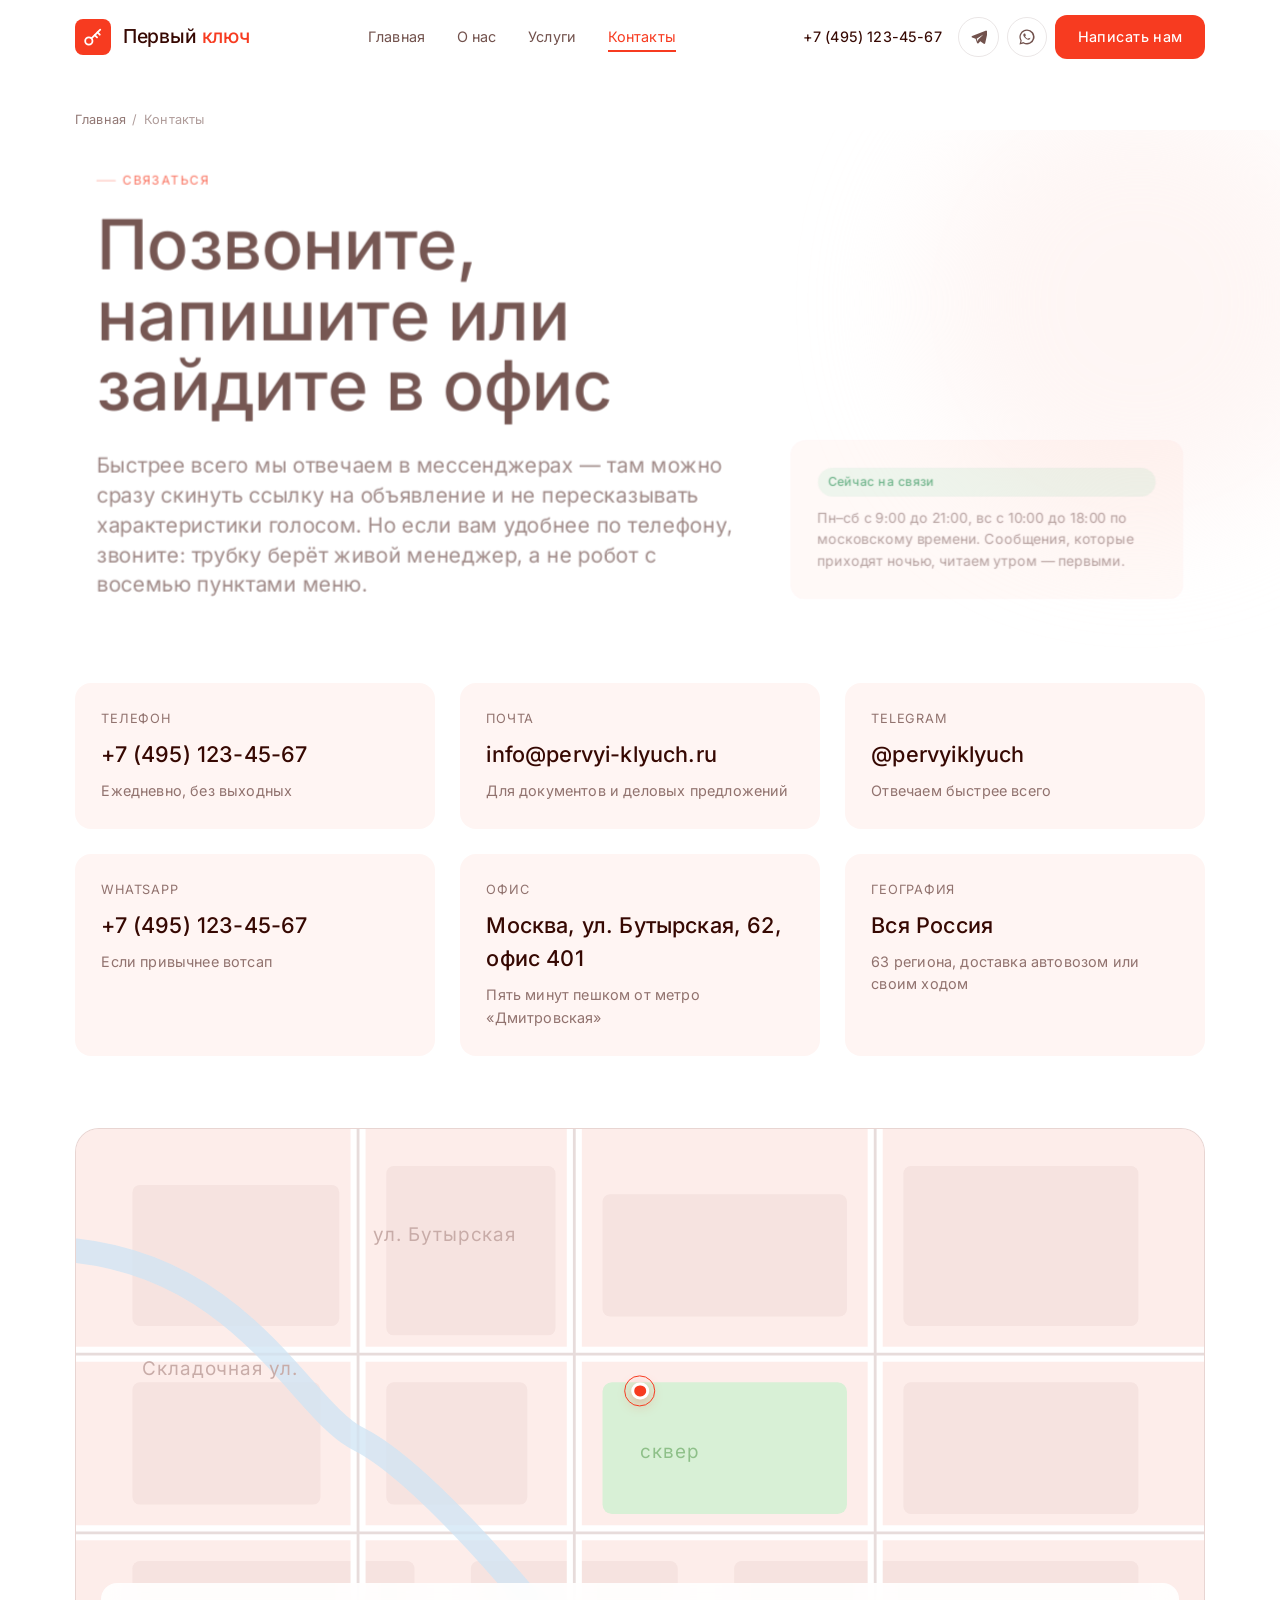
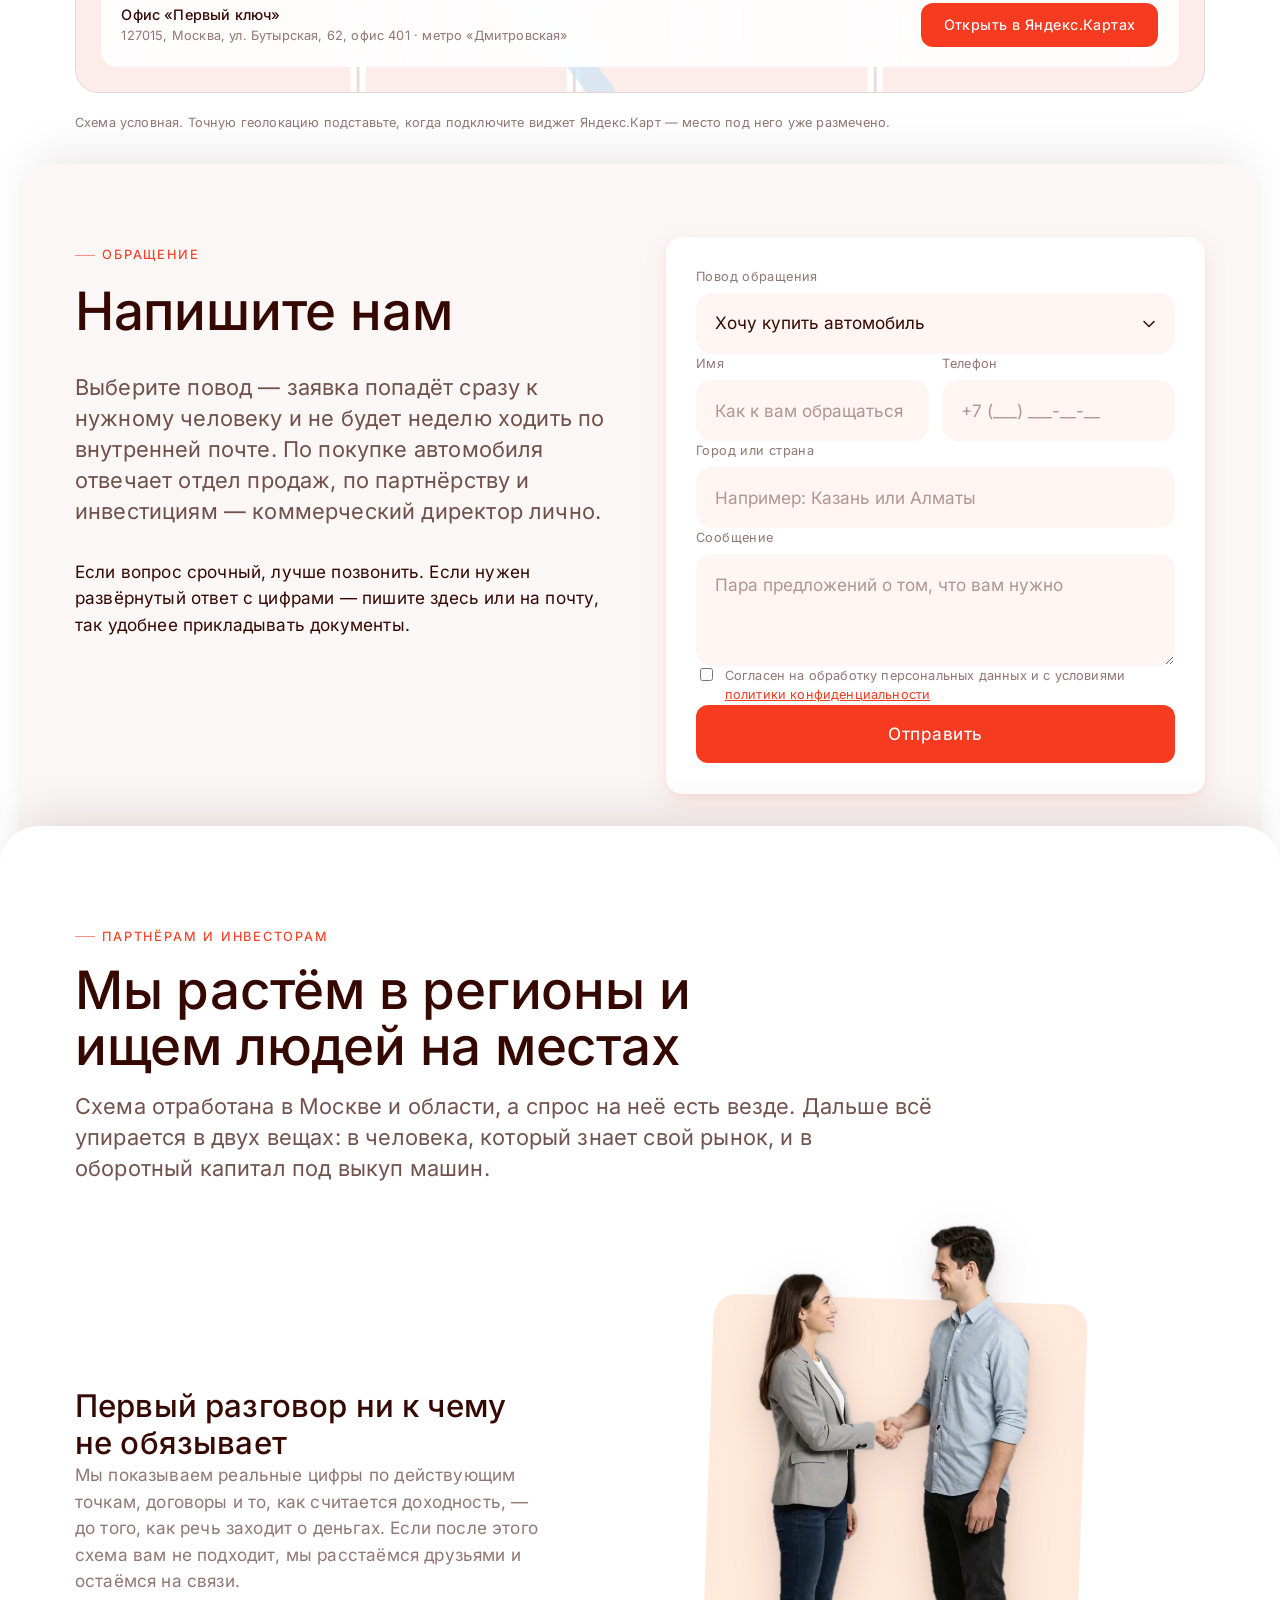
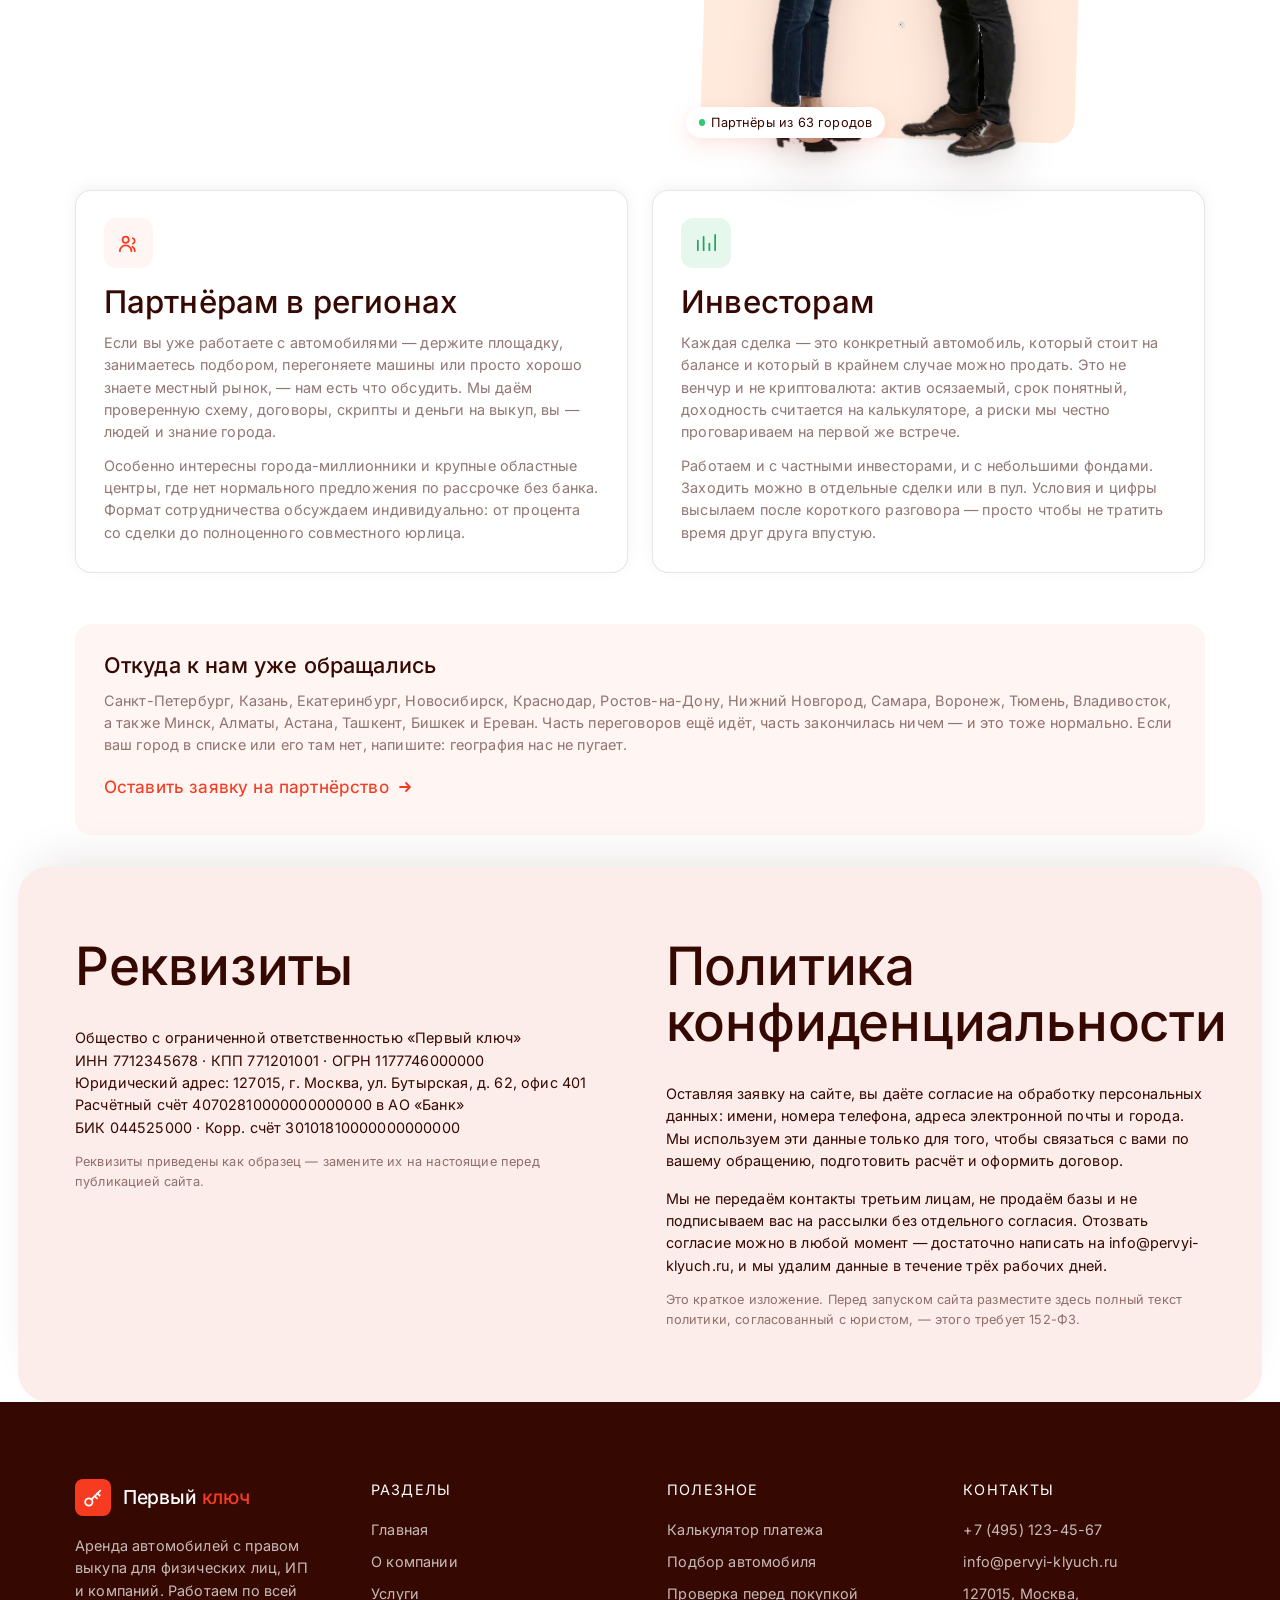
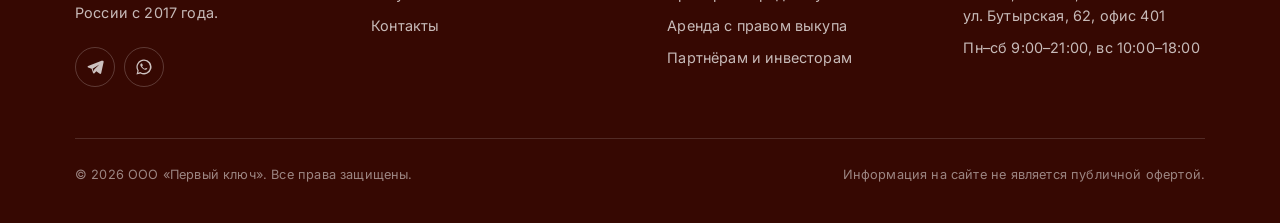
==== kontakty.html @ 029009dc "Статичные вырезки в высоком разрешении, современные машины, наезд блоков при прокрутке, отзывы и фор" ====
<!DOCTYPE html>
<html lang="ru" class="no-js">
<head>
<meta charset="utf-8">
<meta name="viewport" content="width=device-width, initial-scale=1, viewport-fit=cover">
<title>Контакты — Первый ключ, аренда авто с выкупом по России</title>
<meta name="description" content="Телефон, почта, адрес офиса в Москве и режим работы. Форма обращения: покупка авто, партнёрство или инвестиции. Работаем по всей России.">
<meta name="keywords" content="контакты аренда авто с выкупом, стать партнёром автобизнес, инвестиции в автобизнес, офис Москва выкуп автомобилей">
<link rel="canonical" href="https://krokikro.github.io/pervyi-klyuch/kontakty.html">
<meta name="robots" content="index, follow">
<meta name="theme-color" content="#f73b20">

<meta property="og:type" content="website">
<meta property="og:site_name" content="Первый ключ">
<meta property="og:locale" content="ru_RU">
<meta property="og:title" content="Контакты — Первый ключ">
<meta property="og:description" content="Телефон, почта, адрес и форма обращения. Отдельно — предложения для партнёров и инвесторов.">
<meta property="og:url" content="https://krokikro.github.io/pervyi-klyuch/kontakty.html">

<link rel="icon" href="assets/img/favicon.svg" type="image/svg+xml">
<link rel="preload" href="assets/fonts/inter-cyrillic-wght-normal.woff2" as="font" type="font/woff2" crossorigin>
<link rel="stylesheet" href="assets/css/style.css">
</head>
<body>

<a class="skip-link" href="#main">Перейти к содержимому</a>
<div class="progress" aria-hidden="true"></div>

<header class="header">
  <div class="container header__inner">
    <a class="logo" href="index.html" aria-label="Первый ключ — на главную">
      <span class="logo__mark" aria-hidden="true">
        <svg viewBox="0 0 24 24" fill="none" stroke="currentColor" stroke-width="2" stroke-linecap="round" stroke-linejoin="round"><circle cx="7.5" cy="16.5" r="4"/><path d="M10.4 13.6 20 4"/><path d="m17 7 2.5 2.5"/><path d="m14 10 2.5 2.5"/></svg>
      </span>
      <b>Первый <span>ключ</span></b>
    </a>
    <nav class="nav" aria-label="Основное меню">
      <a href="index.html">Главная</a>
      <a href="o-nas.html">О нас</a>
      <a href="uslugi.html">Услуги</a>
      <a href="kontakty.html" aria-current="page">Контакты</a>
    </nav>
    <div class="header__actions">
      <a class="header__phone" href="tel:+74951234567">+7 (495) 123-45-67</a>
      <a class="icon-btn" href="https://t.me/pervyiklyuch" target="_blank" rel="noopener" aria-label="Написать в Telegram">
        <svg viewBox="0 0 24 24" fill="currentColor"><path d="M21.7 3.4 2.9 10.6c-1 .4-1 1.8 0 2.2l4.6 1.5 1.8 5.6c.3.9 1.4 1.1 2 .4l2.5-2.6 4.6 3.4c.7.5 1.7.1 1.9-.7l3.3-15c.2-1-.8-1.9-1.9-1.5ZM8.9 14.4l9-5.6-6.6 6.2c-.2.2-.4.5-.4.8l-.3 2.2-1.7-3.6Z"/></svg>
      </a>
      <a class="icon-btn" href="https://wa.me/74951234567" target="_blank" rel="noopener" aria-label="Написать в WhatsApp">
        <svg viewBox="0 0 24 24" fill="currentColor"><path d="M12 2a10 10 0 0 0-8.7 15L2 22l5.2-1.3A10 10 0 1 0 12 2Zm0 18.2c-1.6 0-3.1-.4-4.4-1.2l-.3-.2-3.1.8.8-3-.2-.3A8.2 8.2 0 1 1 12 20.2Zm4.6-6.1c-.3-.1-1.5-.7-1.7-.8-.2-.1-.4-.1-.6.1-.2.3-.6.8-.8 1-.1.2-.3.2-.5.1-1.5-.7-2.4-1.3-3.4-3-.3-.5.3-.4.8-1.4.1-.2 0-.3 0-.5s-.6-1.4-.8-1.9c-.2-.5-.4-.4-.6-.4h-.5c-.2 0-.5.1-.7.3-.9.9-.9 2.1-.1 3.4.8 1.3 1.9 2.9 4 3.9 2 .9 2.4.8 3 .7.7-.1 1.5-.6 1.7-1.2.2-.6.2-1.1.2-1.2-.1-.1-.3-.2-.5-.3Z"/></svg>
      </a>
      <a class="btn" href="#forma" data-modal data-modal-topic="Хочу купить автомобиль">Написать нам</a>
      <button class="burger" type="button" aria-expanded="false" aria-controls="mobile-nav" aria-label="Меню">
        <span></span><span></span><span></span>
      </button>
    </div>
  </div>
</header>

<div class="mobile-nav" id="mobile-nav">
  <a href="index.html">Главная</a>
  <a href="o-nas.html">О нас</a>
  <a href="uslugi.html">Услуги</a>
  <a href="kontakty.html">Контакты</a>
  <div class="mobile-nav__foot">
    <a class="btn btn--lg btn--block" href="tel:+74951234567">+7 (495) 123-45-67</a>
    <a class="btn btn--lg btn--ghost btn--block" href="https://t.me/pervyiklyuch" target="_blank" rel="noopener">Telegram</a>
    <a class="btn btn--lg btn--ghost btn--block" href="https://wa.me/74951234567" target="_blank" rel="noopener">WhatsApp</a>
  </div>
</div>

<main id="main">

<div class="container">
  <ol class="crumbs">
    <li><a href="index.html">Главная</a></li>
    <li>Контакты</li>
  </ol>
</div>

<!-- ================= ЗАГОЛОВОК ================= -->
<section class="page-hero">
  <span class="blob blob--1" aria-hidden="true"></span>
  <div class="container page-hero__grid">
    <div>
      <span class="eyebrow fade-up">Связаться</span>
      <h1 class="mt-2 fade-up d1">Позвоните, напишите или зайдите в офис</h1>
      <p class="lead mt-3 fade-up d2">
        Быстрее всего мы отвечаем в мессенджерах — там можно сразу скинуть ссылку на объявление и не пересказывать
        характеристики голосом. Но если вам удобнее по телефону, звоните: трубку берёт живой менеджер, а не робот
        с восемью пунктами меню.
      </p>
    </div>
    <div class="fade-up d3">
      <div class="card card--tint">
        <span class="chip chip--mint">Сейчас на связи</span>
        <p class="small muted">Пн–сб с 9:00 до 21:00, вс с 10:00 до 18:00 по московскому времени. Сообщения, которые приходят ночью, читаем утром — первыми.</p>
      </div>
    </div>
  </div>
</section>

<!-- ================= КОНТАКТЫ ================= -->
<section class="section" style="padding-top:0">
  <div class="container">
    <div class="grid grid-3" data-stagger="80">
      <a class="contact-card" href="tel:+74951234567" data-reveal>
        <span class="contact-card__l">Телефон</span>
        <span class="contact-card__v">+7 (495) 123-45-67</span>
        <span class="contact-card__d">Ежедневно, без выходных</span>
      </a>
      <a class="contact-card" href="mailto:info@pervyi-klyuch.ru" data-reveal>
        <span class="contact-card__l">Почта</span>
        <span class="contact-card__v">info@pervyi-klyuch.ru</span>
        <span class="contact-card__d">Для документов и деловых предложений</span>
      </a>
      <a class="contact-card" href="https://t.me/pervyiklyuch" target="_blank" rel="noopener" data-reveal>
        <span class="contact-card__l">Telegram</span>
        <span class="contact-card__v">@pervyiklyuch</span>
        <span class="contact-card__d">Отвечаем быстрее всего</span>
      </a>
      <a class="contact-card" href="https://wa.me/74951234567" target="_blank" rel="noopener" data-reveal>
        <span class="contact-card__l">WhatsApp</span>
        <span class="contact-card__v">+7 (495) 123-45-67</span>
        <span class="contact-card__d">Если привычнее вотсап</span>
      </a>
      <div class="contact-card" data-reveal>
        <span class="contact-card__l">Офис</span>
        <span class="contact-card__v">Москва, ул. Бутырская, 62, офис 401</span>
        <span class="contact-card__d">Пять минут пешком от метро «Дмитровская»</span>
      </div>
      <div class="contact-card" data-reveal>
        <span class="contact-card__l">География</span>
        <span class="contact-card__v">Вся Россия</span>
        <span class="contact-card__d">63 региона, доставка автовозом или своим ходом</span>
      </div>
    </div>
  </div>
</section>

<!-- ================= КАРТА ================= -->
<section class="section" style="padding-top:0">
  <div class="container">
    <div class="map" data-reveal>
      <svg viewBox="0 0 1200 600" preserveAspectRatio="xMidYMid slice" role="img" aria-label="Схема расположения офиса: улица Бутырская, 62, Москва">
        <rect width="1200" height="600" fill="#fdedea"/>
        <g fill="#f6e3e0">
          <rect x="60" y="60" width="220" height="150" rx="8"/>
          <rect x="330" y="40" width="180" height="180" rx="8"/>
          <rect x="560" y="70" width="260" height="130" rx="8"/>
          <rect x="880" y="40" width="250" height="170" rx="8"/>
          <rect x="60" y="270" width="200" height="130" rx="8"/>
          <rect x="330" y="270" width="150" height="130" rx="8"/>
          <rect x="880" y="270" width="250" height="140" rx="8"/>
          <rect x="60" y="460" width="300" height="110" rx="8"/>
          <rect x="420" y="460" width="220" height="110" rx="8"/>
          <rect x="700" y="460" width="430" height="110" rx="8"/>
        </g>
        <g fill="#d8f0d6">
          <rect x="560" y="270" width="260" height="140" rx="10"/>
        </g>
        <g stroke="#ffffff" stroke-width="16" fill="none" stroke-linecap="round">
          <path d="M0 240 H1200"/>
          <path d="M0 430 H1200"/>
          <path d="M300 0 V600"/>
          <path d="M530 0 V600"/>
          <path d="M850 0 V600"/>
        </g>
        <g stroke="#e7dcdb" stroke-width="3" fill="none">
          <path d="M0 240 H1200"/>
          <path d="M0 430 H1200"/>
          <path d="M300 0 V600"/>
          <path d="M530 0 V600"/>
          <path d="M850 0 V600"/>
        </g>
        <path d="M0 130 C 180 150, 240 300, 300 330 S 460 470, 560 600" stroke="#cfe4f5" stroke-width="26" fill="none" stroke-linecap="round" opacity=".75"/>
        <text x="316" y="120" fill="#c8aca8" font-family="Inter var, sans-serif" font-size="20" letter-spacing="1">ул. Бутырская</text>
        <text x="70" y="262" fill="#c8aca8" font-family="Inter var, sans-serif" font-size="20" letter-spacing="1">Складочная ул.</text>
        <text x="600" y="350" fill="#8ec089" font-family="Inter var, sans-serif" font-size="20" letter-spacing="1">сквер</text>
      </svg>
      <div class="map__pin" aria-hidden="true"><span class="map__dot"></span></div>
      <div class="map__label">
        <div>
          <div class="small" style="font-weight:500">Офис «Первый ключ»</div>
          <div class="xs muted">127015, Москва, ул. Бутырская, 62, офис 401 · метро «Дмитровская»</div>
        </div>
        <a class="btn" href="https://yandex.ru/maps/?text=Москва,+улица+Бутырская,+62" target="_blank" rel="noopener">Открыть в Яндекс.Картах</a>
      </div>
    </div>
    <p class="xs muted mt-2">Схема условная. Точную геолокацию подставьте, когда подключите виджет Яндекс.Карт — место под него уже размечено.</p>
  </div>
</section>

<!-- ================= ФОРМА ================= -->
<section class="section section--sand" id="forma">
  <div class="container">
    <div class="grid grid-2" style="gap:clamp(2rem,4vw,4.5rem);align-items:start">
      <div data-reveal="left">
        <span class="eyebrow">Обращение</span>
        <h2 class="mt-2">Напишите нам</h2>
        <p class="lead mt-3">
          Выберите повод — заявка попадёт сразу к нужному человеку и не будет неделю ходить по внутренней почте.
          По покупке автомобиля отвечает отдел продаж, по партнёрству и инвестициям — коммерческий директор лично.
        </p>
        <div class="prose mt-3">
          <p>Если вопрос срочный, лучше позвонить. Если нужен развёрнутый ответ с цифрами — пишите здесь или на почту, так удобнее прикладывать документы.</p>
        </div>
      </div>

      <form class="form" data-form="contact" novalidate style="box-shadow:var(--shadow-lg)">
        <div class="form__body">
          <div class="field">
            <label for="k-topic">Повод обращения</label>
            <select id="k-topic" name="topic">
              <option>Хочу купить автомобиль</option>
              <option>Хочу стать партнёром</option>
              <option>Интересуют инвестиции</option>
              <option>Другой вопрос</option>
            </select>
          </div>
          <div class="form__row">
            <div class="field">
              <label for="k-name">Имя</label>
              <input id="k-name" name="name" type="text" placeholder="Как к вам обращаться" required autocomplete="name">
              <span class="field__err">Напишите, пожалуйста, имя</span>
            </div>
            <div class="field">
              <label for="k-phone">Телефон</label>
              <input id="k-phone" name="phone" type="tel" placeholder="+7 (___) ___-__-__" required autocomplete="tel">
              <span class="field__err">Проверьте номер: нужно 11 цифр</span>
            </div>
          </div>
          <div class="field">
            <label for="k-city">Город или страна</label>
            <input id="k-city" name="city" type="text" placeholder="Например: Казань или Алматы" autocomplete="address-level2">
          </div>
          <div class="field">
            <label for="k-msg">Сообщение</label>
            <textarea id="k-msg" name="message" placeholder="Пара предложений о том, что вам нужно"></textarea>
          </div>
          <label class="consent">
            <input type="checkbox" name="consent" required>
            <span>Согласен на обработку персональных данных и с условиями <a href="#politika">политики конфиденциальности</a></span>
          </label>
          <button class="btn btn--lg btn--block" type="submit">Отправить</button>
        </div>
        <div class="form__done">
          <div class="form__done-mark">
            <svg width="26" height="26" viewBox="0 0 24 24" fill="none" stroke="currentColor" stroke-width="2.2" stroke-linecap="round" stroke-linejoin="round"><path d="m5 13 4.5 4.5L19 7"/></svg>
          </div>
          <h3>Сообщение отправлено</h3>
          <p class="small muted max-60">Мы прочитаем его в рабочее время и ответим на указанный номер. По вопросам партнёрства ответ обычно занимает до одного рабочего дня.</p>
        </div>
      </form>
    </div>
  </div>
</section>

<!-- ================= ПАРТНЁРАМ И ИНВЕСТОРАМ ================= -->
<section class="section section--cover" id="partneram">
  <div class="container">
    <div class="section-head section-head--wide" data-reveal="rise">
      <span class="eyebrow">Партнёрам и инвесторам</span>
      <h2>Мы растём в регионы и ищем людей на местах</h2>
      <p class="lead">Схема отработана в Москве и области, а спрос на неё есть везде. Дальше всё упирается в двух вещах: в человека, который знает свой рынок, и в оборотный капитал под выкуп машин.</p>
    </div>

    <div class="cutrow cutrow--flip mb-4">
      <figure class="cut cut--peach cut--right" data-reveal="tilt-r">
          <img src="assets/img/cut/partnery.webp" width="760" height="978" alt="Рукопожатие после подписания партнёрского соглашения" loading="lazy" decoding="async">
          <figcaption class="cut__tag">Партнёры из 63 городов</figcaption>
        </figure>
      <div data-reveal="left">
        <h3 style="font-size:var(--fs-h3)">Первый разговор ни к чему не обязывает</h3>
        <p class="muted">Мы показываем реальные цифры по действующим точкам, договоры и то, как считается доходность, — до того, как речь заходит о деньгах. Если после этого схема вам не подходит, мы расстаёмся друзьями и остаёмся на связи.</p>
      </div>
    </div>

    <div class="grid grid-2" data-stagger="120">
      <article class="card" data-reveal="tilt">
        <span class="card__icon" aria-hidden="true"><svg viewBox="0 0 24 24" fill="none" stroke="currentColor" stroke-width="1.8" stroke-linecap="round" stroke-linejoin="round"><circle cx="9" cy="8" r="3.2"/><path d="M3 20a6 6 0 0 1 12 0"/><path d="M16.5 6.5a3 3 0 0 1 0 5.6"/><path d="M18.5 20a5.5 5.5 0 0 0-2.6-4.7"/></svg></span>
        <h3>Партнёрам в регионах</h3>
        <p class="muted small">Если вы уже работаете с автомобилями — держите площадку, занимаетесь подбором, перегоняете машины или просто хорошо знаете местный рынок, — нам есть что обсудить. Мы даём проверенную схему, договоры, скрипты и деньги на выкуп, вы — людей и знание города.</p>
        <p class="muted small">Особенно интересны города-миллионники и крупные областные центры, где нет нормального предложения по рассрочке без банка. Формат сотрудничества обсуждаем индивидуально: от процента со сделки до полноценного совместного юрлица.</p>
      </article>

      <article class="card" data-reveal="tilt">
        <span class="card__icon card__icon--green" aria-hidden="true"><svg viewBox="0 0 24 24" fill="none" stroke="currentColor" stroke-width="1.8" stroke-linecap="round" stroke-linejoin="round"><path d="M4 19V9"/><path d="M10 19V5"/><path d="M16 19v-7"/><path d="M22 19V3"/></svg></span>
        <h3>Инвесторам</h3>
        <p class="muted small">Каждая сделка — это конкретный автомобиль, который стоит на балансе и который в крайнем случае можно продать. Это не венчур и не криптовалюта: актив осязаемый, срок понятный, доходность считается на калькуляторе, а риски мы честно проговариваем на первой же встрече.</p>
        <p class="muted small">Работаем и с частными инвесторами, и с небольшими фондами. Заходить можно в отдельные сделки или в пул. Условия и цифры высылаем после короткого разговора — просто чтобы не тратить время друг друга впустую.</p>
      </article>
    </div>

    <div class="card card--tint card--flat mt-4" data-reveal>
      <h3 style="font-size:var(--fs-h4)">Откуда к нам уже обращались</h3>
      <p class="muted small">Санкт-Петербург, Казань, Екатеринбург, Новосибирск, Краснодар, Ростов-на-Дону, Нижний Новгород, Самара, Воронеж, Тюмень, Владивосток, а также Минск, Алматы, Астана, Ташкент, Бишкек и Ереван. Часть переговоров ещё идёт, часть закончилась ничем — и это тоже нормально. Если ваш город в списке или его там нет, напишите: география нас не пугает.</p>
      <a class="link-arrow" href="#forma" data-modal data-modal-topic="Партнёрство или инвестиции" data-modal-title="Партнёрство и инвестиции" data-modal-text="Расскажите коротко о себе и городе — вышлем условия и цифры после короткого разговора.">Оставить заявку на партнёрство
        <svg width="16" height="16" viewBox="0 0 16 16" fill="none" stroke="currentColor" stroke-width="1.8" stroke-linecap="round" stroke-linejoin="round"><path d="M3 8h10m-4-4 4 4-4 4"/></svg>
      </a>
    </div>
  </div>
</section>

<!-- ================= РЕКВИЗИТЫ И ПОЛИТИКА ================= -->
<section class="section section--tint" id="politika">
  <div class="container">
    <div class="grid grid-2" style="gap:clamp(2rem,4vw,4.5rem);align-items:start">
      <div data-reveal="left">
        <h2>Реквизиты</h2>
        <div class="prose mt-3">
          <p class="small">Общество с ограниченной ответственностью «Первый ключ»<br>
          ИНН 7712345678 · КПП 771201001 · ОГРН 1177746000000<br>
          Юридический адрес: 127015, г. Москва, ул. Бутырская, д. 62, офис 401<br>
          Расчётный счёт 40702810000000000000 в АО «Банк»<br>
          БИК 044525000 · Корр. счёт 30101810000000000000</p>
          <p class="xs muted">Реквизиты приведены как образец — замените их на настоящие перед публикацией сайта.</p>
        </div>
      </div>
      <div data-reveal="right">
        <h2>Политика конфиденциальности</h2>
        <div class="prose mt-3">
          <p class="small">Оставляя заявку на сайте, вы даёте согласие на обработку персональных данных: имени, номера телефона, адреса электронной почты и города. Мы используем эти данные только для того, чтобы связаться с вами по вашему обращению, подготовить расчёт и оформить договор.</p>
          <p class="small">Мы не передаём контакты третьим лицам, не продаём базы и не подписываем вас на рассылки без отдельного согласия. Отозвать согласие можно в любой момент — достаточно написать на info@pervyi-klyuch.ru, и мы удалим данные в течение трёх рабочих дней.</p>
          <p class="xs muted">Это краткое изложение. Перед запуском сайта разместите здесь полный текст политики, согласованный с юристом, — этого требует 152-ФЗ.</p>
        </div>
      </div>
    </div>
  </div>
</section>

</main>

<footer class="footer">
  <div class="container">
    <div class="footer__grid">
      <div class="footer__brand">
        <a class="logo" href="index.html">
          <span class="logo__mark" aria-hidden="true">
            <svg viewBox="0 0 24 24" fill="none" stroke="currentColor" stroke-width="2" stroke-linecap="round" stroke-linejoin="round"><circle cx="7.5" cy="16.5" r="4"/><path d="M10.4 13.6 20 4"/><path d="m17 7 2.5 2.5"/><path d="m14 10 2.5 2.5"/></svg>
          </span>
          <b>Первый <span>ключ</span></b>
        </a>
        <p class="small" style="margin-top:1.2rem;max-width:34ch">Аренда автомобилей с правом выкупа для физических лиц, ИП и компаний. Работаем по всей России с 2017 года.</p>
        <div class="footer__socials">
          <a class="icon-btn" href="https://t.me/pervyiklyuch" target="_blank" rel="noopener" aria-label="Telegram">
            <svg viewBox="0 0 24 24" fill="currentColor"><path d="M21.7 3.4 2.9 10.6c-1 .4-1 1.8 0 2.2l4.6 1.5 1.8 5.6c.3.9 1.4 1.1 2 .4l2.5-2.6 4.6 3.4c.7.5 1.7.1 1.9-.7l3.3-15c.2-1-.8-1.9-1.9-1.5ZM8.9 14.4l9-5.6-6.6 6.2c-.2.2-.4.5-.4.8l-.3 2.2-1.7-3.6Z"/></svg>
          </a>
          <a class="icon-btn" href="https://wa.me/74951234567" target="_blank" rel="noopener" aria-label="WhatsApp">
            <svg viewBox="0 0 24 24" fill="currentColor"><path d="M12 2a10 10 0 0 0-8.7 15L2 22l5.2-1.3A10 10 0 1 0 12 2Zm0 18.2c-1.6 0-3.1-.4-4.4-1.2l-.3-.2-3.1.8.8-3-.2-.3A8.2 8.2 0 1 1 12 20.2Zm4.6-6.1c-.3-.1-1.5-.7-1.7-.8-.2-.1-.4-.1-.6.1-.2.3-.6.8-.8 1-.1.2-.3.2-.5.1-1.5-.7-2.4-1.3-3.4-3-.3-.5.3-.4.8-1.4.1-.2 0-.3 0-.5s-.6-1.4-.8-1.9c-.2-.5-.4-.4-.6-.4h-.5c-.2 0-.5.1-.7.3-.9.9-.9 2.1-.1 3.4.8 1.3 1.9 2.9 4 3.9 2 .9 2.4.8 3 .7.7-.1 1.5-.6 1.7-1.2.2-.6.2-1.1.2-1.2-.1-.1-.3-.2-.5-.3Z"/></svg>
          </a>
        </div>
      </div>

      <nav aria-label="Карта сайта">
        <div class="footer__t">Разделы</div>
        <ul class="footer__list">
          <li><a href="index.html">Главная</a></li>
          <li><a href="o-nas.html">О компании</a></li>
          <li><a href="uslugi.html">Услуги</a></li>
          <li><a href="kontakty.html">Контакты</a></li>
        </ul>
      </nav>

      <nav aria-label="Быстрые ссылки">
        <div class="footer__t">Полезное</div>
        <ul class="footer__list">
          <li><a href="index.html#kalkulyator">Калькулятор платежа</a></li>
          <li><a href="uslugi.html#podbor">Подбор автомобиля</a></li>
          <li><a href="uslugi.html#proverka">Проверка перед покупкой</a></li>
          <li><a href="uslugi.html#arenda">Аренда с правом выкупа</a></li>
          <li><a href="kontakty.html#partneram">Партнёрам и инвесторам</a></li>
        </ul>
      </nav>

      <div>
        <div class="footer__t">Контакты</div>
        <ul class="footer__list">
          <li><a href="tel:+74951234567">+7 (495) 123-45-67</a></li>
          <li><a href="mailto:info@pervyi-klyuch.ru">info@pervyi-klyuch.ru</a></li>
          <li>127015, Москва,<br>ул. Бутырская, 62, офис 401</li>
          <li>Пн–сб 9:00–21:00, вс 10:00–18:00</li>
        </ul>
      </div>
    </div>

    <div class="footer__bottom">
      <span>© <span data-year>2026</span> ООО «Первый ключ». Все права защищены.</span>
      <span>Информация на сайте не является публичной офертой.</span>
    </div>
  </div>
</footer>

<div class="fab">
  <a class="is-tg" href="https://t.me/pervyiklyuch" target="_blank" rel="noopener" aria-label="Telegram">
    <svg viewBox="0 0 24 24" fill="currentColor"><path d="M21.7 3.4 2.9 10.6c-1 .4-1 1.8 0 2.2l4.6 1.5 1.8 5.6c.3.9 1.4 1.1 2 .4l2.5-2.6 4.6 3.4c.7.5 1.7.1 1.9-.7l3.3-15c.2-1-.8-1.9-1.9-1.5ZM8.9 14.4l9-5.6-6.6 6.2c-.2.2-.4.5-.4.8l-.3 2.2-1.7-3.6Z"/></svg>
  </a>
  <a href="tel:+74951234567" aria-label="Позвонить">
    <svg viewBox="0 0 24 24" fill="none" stroke="currentColor" stroke-width="2" stroke-linecap="round" stroke-linejoin="round"><path d="M22 16.9v3a2 2 0 0 1-2.2 2 19.8 19.8 0 0 1-8.6-3.1 19.5 19.5 0 0 1-6-6A19.8 19.8 0 0 1 2.1 4.2 2 2 0 0 1 4.1 2h3a2 2 0 0 1 2 1.7c.1 1 .4 1.9.7 2.8a2 2 0 0 1-.5 2.1L8.1 9.9a16 16 0 0 0 6 6l1.3-1.3a2 2 0 0 1 2.1-.4c.9.3 1.8.6 2.8.7a2 2 0 0 1 1.7 2Z"/></svg>
  </a>
</div>


<div class="modal" id="lead-modal" role="dialog" aria-modal="true" aria-labelledby="lead-modal-title" aria-hidden="true">
  <button class="modal__backdrop" type="button" data-modal-close aria-label="Закрыть окно"></button>
  <div class="modal__win">
    <button class="modal__close" type="button" data-modal-close aria-label="Закрыть окно">
      <svg viewBox="0 0 16 16" fill="none" stroke="currentColor" stroke-width="1.9" stroke-linecap="round"><path d="m4 4 8 8M12 4l-8 8"/></svg>
    </button>
    <form class="form" data-form="lead-modal" novalidate>
      <div class="form__body">
        <div class="modal__head">
          <span class="eyebrow">Заявка</span>
          <h2 id="lead-modal-title" data-modal-title style="font-size:var(--fs-h3)">Оставьте заявку</h2>
          <p class="small muted" data-modal-text>Перезвоним в течение рабочего часа, посчитаем условия и ответим на вопросы. Ни к чему не обязывает.</p>
        </div>
        <div class="field">
          <label for="md-topic">С чем обращаетесь</label>
          <select id="md-topic" name="topic">
            <option>Хочу купить автомобиль</option>
            <option>Нужна коммерческая техника или спецтехника</option>
            <option>Нужен подбор автомобиля</option>
            <option>Нужна проверка автомобиля</option>
            <option>Вопрос по расчёту платежа</option>
            <option>Партнёрство или инвестиции</option>
          </select>
        </div>
        <div class="form__row">
          <div class="field">
            <label for="md-name">Имя</label>
            <input id="md-name" name="name" type="text" placeholder="Иван" required autocomplete="name">
            <span class="field__err">Напишите, пожалуйста, имя</span>
          </div>
          <div class="field">
            <label for="md-phone">Телефон</label>
            <input id="md-phone" name="phone" type="tel" placeholder="+7 (___) ___-__-__" required autocomplete="tel">
            <span class="field__err">Проверьте номер: нужно 11 цифр</span>
          </div>
        </div>
        <div class="field">
          <label for="md-car">Какая машина нужна</label>
          <textarea id="md-car" name="car" placeholder="Модель и бюджет или ссылка на объявление"></textarea>
        </div>
        <input type="hidden" name="calc" data-calc-summary value="">
        <label class="consent">
          <input type="checkbox" name="consent" required>
          <span>Согласен на обработку персональных данных</span>
        </label>
        <button class="btn btn--lg btn--block" type="submit">Отправить заявку</button>
        <p class="xs muted">Не звоним по десять раз и не передаём номер третьим лицам.</p>
      </div>
      <div class="form__done">
        <div class="form__done-mark">
          <svg width="26" height="26" viewBox="0 0 24 24" fill="none" stroke="currentColor" stroke-width="2.2" stroke-linecap="round" stroke-linejoin="round"><path d="m5 13 4.5 4.5L19 7"/></svg>
        </div>
        <h3>Заявка ушла</h3>
        <p class="small muted max-60">Менеджер посмотрит её и перезвонит в течение рабочего часа. Если нужно срочно — напишите нам в Telegram, там отвечаем быстрее.</p>
        <button class="btn btn--ghost" type="button" data-modal-close>Закрыть</button>
      </div>
    </form>
  </div>
</div>

<script src="assets/js/main.js" defer></script>

<script type="application/ld+json">
{
  "@context": "https://schema.org",
  "@graph": [
    {
      "@type": "ContactPage",
      "@id": "https://krokikro.github.io/pervyi-klyuch/kontakty.html#page",
      "url": "https://krokikro.github.io/pervyi-klyuch/kontakty.html",
      "name": "Контакты — Первый ключ",
      "inLanguage": "ru-RU",
      "about": { "@id": "https://krokikro.github.io/pervyi-klyuch/#org" }
    },
    {
      "@type": "BreadcrumbList",
      "itemListElement": [
        { "@type": "ListItem", "position": 1, "name": "Главная", "item": "https://krokikro.github.io/pervyi-klyuch/" },
        { "@type": "ListItem", "position": 2, "name": "Контакты", "item": "https://krokikro.github.io/pervyi-klyuch/kontakty.html" }
      ]
    },
    {
      "@type": "Organization",
      "@id": "https://krokikro.github.io/pervyi-klyuch/#org",
      "name": "Первый ключ",
      "url": "https://krokikro.github.io/pervyi-klyuch/",
      "email": "info@pervyi-klyuch.ru",
      "telephone": "+7-495-123-45-67",
      "address": {
        "@type": "PostalAddress",
        "streetAddress": "ул. Бутырская, 62, офис 401",
        "addressLocality": "Москва",
        "postalCode": "127015",
        "addressCountry": "RU"
      },
      "contactPoint": [
        { "@type": "ContactPoint", "telephone": "+7-495-123-45-67", "contactType": "sales", "areaServed": "RU", "availableLanguage": "Russian" },
        { "@type": "ContactPoint", "email": "info@pervyi-klyuch.ru", "contactType": "customer support", "areaServed": "RU", "availableLanguage": "Russian" }
      ]
    }
  ]
}
</script>

</body>
</html>
---- assets/css/style.css ----
/* ==========================================================================
   Первый ключ — аренда автомобилей с правом выкупа
   Стиль основан на референсе «Jeton — Editorial fintech on warm marble»
   ========================================================================== */

/* ---------- Шрифт (self-hosted, работает без интернета) ---------- */
@font-face {
  font-family: 'Inter var';
  font-style: normal;
  font-weight: 100 900;
  font-display: swap;
  src: url('../fonts/inter-cyrillic-wght-normal.woff2') format('woff2-variations');
  unicode-range: U+0301, U+0400-045F, U+0490-0491, U+04B0-04B1, U+2116;
}
@font-face {
  font-family: 'Inter var';
  font-style: normal;
  font-weight: 100 900;
  font-display: swap;
  src: url('../fonts/inter-latin-wght-normal.woff2') format('woff2-variations');
  unicode-range: U+0000-00FF, U+0131, U+0152-0153, U+02BB-02BC, U+02C6, U+02DA,
    U+02DC, U+0304, U+0308, U+0329, U+2000-206F, U+20AC, U+2122, U+2191, U+2193,
    U+2212, U+2215, U+FEFF, U+FFFD;
}

/* ---------- Токены ---------- */
:root {
  color-scheme: light;

  --c-orange: #f73b20;
  --c-orange-tint: #f84d35;
  --c-ink: #360802;
  --c-ink-70: rgba(54, 8, 2, 0.7);
  --c-ink-55: rgba(54, 8, 2, 0.55);
  --c-ink-40: rgba(54, 8, 2, 0.4);
  --c-white: #ffffff;
  --c-black: #000000;
  --c-ash: #ababab;
  --c-sand: #e7dcdb;
  --c-linen: #fdedea;
  --c-citrus: #f5ffbb;
  --c-mint: #bcffbb;
  --c-coral: #fb2d54;
  --c-blue: #477ee9;
  --c-green: #34c771;

  --surface-tint: rgba(247, 59, 32, 0.05);
  --surface-tint-2: rgba(247, 59, 32, 0.09);
  --border-soft: rgba(54, 8, 2, 0.1);
  --border-brand: rgba(247, 59, 32, 0.18);

  --shadow-md: rgba(0, 0, 0, 0.05) 0 -4px 16px 0;
  --shadow-lg: rgba(247, 59, 32, 0.1) 0 8px 24px 0, rgba(247, 59, 32, 0.05) 0 2px 8px 0;
  --shadow-hover: rgba(247, 59, 32, 0.16) 0 18px 40px -12px, rgba(54, 8, 2, 0.06) 0 4px 12px -4px;

  --r-sm: 8px;
  --r-btn: 12px;
  --r-card: 16px;
  --r-lg: 24px;
  --r-nav: 84px;
  --r-pill: 9999px;

  --font: 'Inter var', 'Inter', ui-sans-serif, system-ui, -apple-system,
    'Segoe UI', Roboto, 'Helvetica Neue', Arial, sans-serif;

  /* Плавная типографика: читаемо на 4" и не теряется на 32" */
  --fs-display: clamp(2.3rem, 1.05rem + 4.95vw, 5.5rem);
  --fs-h1: clamp(2rem, 1.05rem + 4.3vw, 4.6rem);
  --fs-h2: clamp(1.7rem, 1.05rem + 2.9vw, 3.3rem);
  --fs-h3: clamp(1.24rem, 0.98rem + 1.25vw, 1.95rem);
  --fs-h4: clamp(1.06rem, 0.96rem + 0.5vw, 1.35rem);
  --fs-lead: clamp(1.04rem, 0.96rem + 0.5vw, 1.42rem);
  --fs-body: clamp(0.97rem, 0.94rem + 0.16vw, 1.08rem);
  --fs-sm: clamp(0.84rem, 0.82rem + 0.1vw, 0.92rem);
  --fs-xs: clamp(0.76rem, 0.75rem + 0.06vw, 0.82rem);
  --fs-num: clamp(2rem, 1.2rem + 3vw, 3.6rem);

  --gutter: clamp(1.15rem, 0.5rem + 2.1vw, 2.9rem);
  --sec-pad: clamp(2.8rem, 1.7rem + 3.55vw, 5.4rem);
  --gap: clamp(0.95rem, 0.62rem + 1.15vw, 1.7rem);
  --container: 1200px;

  --ease: cubic-bezier(0.22, 0.75, 0.28, 1);
  --ease-out: cubic-bezier(0.16, 1, 0.3, 1);
}

@media (min-width: 1900px) {
  :root {
    --container: 1440px;
    --fs-display: clamp(6.6rem, 3.4vw, 8.2rem);
    --fs-h1: clamp(4.6rem, 2.5vw, 5.8rem);
    --fs-h2: clamp(3.3rem, 1.9vw, 4.2rem);
    --fs-h3: clamp(1.95rem, 1.15vw, 2.5rem);
    --fs-lead: clamp(1.42rem, 0.85vw, 1.8rem);
    --fs-body: clamp(1.08rem, 0.62vw, 1.28rem);
    --fs-sm: clamp(0.92rem, 0.5vw, 1.05rem);
    --fs-num: clamp(3.6rem, 2.2vw, 4.8rem);
  }
}
@media (min-width: 2600px) {
  :root {
    --container: 1800px;
    --sec-pad: 6.4rem;
  }
}

/* ---------- Сброс ---------- */
*,
*::before,
*::after { box-sizing: border-box; }

html {
  -webkit-text-size-adjust: 100%;
  scroll-behavior: smooth;
  scroll-padding-top: 6rem;
}

body {
  margin: 0;
  background: var(--c-white);
  color: var(--c-ink);
  font-family: var(--font);
  font-size: var(--fs-body);
  font-weight: 400;
  line-height: 1.55;
  letter-spacing: 0.01em;
  -webkit-font-smoothing: antialiased;
  overflow-x: hidden;
}

img, svg, video { display: block; max-width: 100%; height: auto; }
button, input, select, textarea { font: inherit; color: inherit; }
button { cursor: pointer; }
a { color: inherit; }

h1, h2, h3, h4, p, ul, ol, figure, blockquote { margin: 0; }
ul, ol { padding: 0; list-style: none; }

::selection { background: var(--c-orange); color: #fff; }

:focus-visible {
  outline: 2px solid var(--c-orange);
  outline-offset: 3px;
  border-radius: 4px;
}

/* ---------- Типографика ---------- */
.display,
h1 {
  font-size: var(--fs-h1);
  font-weight: 500;
  line-height: 1.02;
  letter-spacing: -0.005em;
  text-wrap: balance;
}
.display { font-size: var(--fs-display); line-height: 0.96; }

h2 {
  font-size: var(--fs-h2);
  font-weight: 500;
  line-height: 1.06;
  letter-spacing: -0.004em;
  text-wrap: balance;
}
h3 { font-size: var(--fs-h3); font-weight: 500; line-height: 1.18; }
h4 { font-size: var(--fs-h4); font-weight: 500; line-height: 1.3; }

p { text-wrap: pretty; }
.lead { font-size: var(--fs-lead); line-height: 1.42; color: var(--c-ink-70); }
.muted { color: var(--c-ink-55); }
.small { font-size: var(--fs-sm); }
.xs { font-size: var(--fs-xs); }
strong, b { font-weight: 500; }
.accent { color: var(--c-orange); }

.eyebrow {
  display: inline-flex;
  align-items: center;
  gap: 0.55em;
  font-size: var(--fs-xs);
  font-weight: 450;
  letter-spacing: 0.14em;
  text-transform: uppercase;
  color: var(--c-orange);
}
.eyebrow::before {
  content: '';
  width: 1.6em;
  height: 1px;
  background: currentColor;
  opacity: 0.55;
}

.prose p + p { margin-top: 1.05em; }
.prose p { max-width: 68ch; }
.prose h3 { margin-top: 1.8em; margin-bottom: 0.55em; }
.prose ul { margin-top: 0.9em; display: grid; gap: 0.6em; }
.prose ul li {
  position: relative;
  padding-left: 1.5em;
  color: var(--c-ink-70);
  max-width: 66ch;
}
.prose ul li::before {
  content: '';
  position: absolute;
  left: 0.15em;
  top: 0.62em;
  width: 0.45em;
  height: 0.45em;
  border-radius: 50%;
  background: var(--c-orange);
}

/* ---------- Сетка ---------- */
.container {
  width: 100%;
  max-width: var(--container);
  margin-inline: auto;
  padding-inline: var(--gutter);
}

.section { padding-block: var(--sec-pad); }
.section--tint { background: var(--c-linen); }
.section--sand { background: #faf7f6; }

.section-head {
  display: grid;
  gap: clamp(0.65rem, 0.45rem + 0.7vw, 1.05rem);
  max-width: 62ch;
  margin-bottom: clamp(1.6rem, 1rem + 1.9vw, 2.8rem);
}
.section-head--wide { max-width: 78ch; }

.grid { display: grid; gap: var(--gap); }
.grid-2 { grid-template-columns: repeat(auto-fit, minmax(min(100%, 22rem), 1fr)); }
.grid-3 { grid-template-columns: repeat(auto-fit, minmax(min(100%, 17rem), 1fr)); }
.grid-4 { grid-template-columns: repeat(auto-fit, minmax(min(100%, 13.5rem), 1fr)); }

/* ---------- Кнопки ---------- */
.btn {
  --btn-bg: var(--c-orange);
  --btn-fg: #fff;
  display: inline-flex;
  align-items: center;
  justify-content: center;
  gap: 0.6em;
  padding: 0.86em 1.5em;
  border: 1px solid transparent;
  border-radius: var(--r-btn);
  background: var(--btn-bg);
  color: var(--btn-fg);
  font-size: var(--fs-sm);
  font-weight: 450;
  letter-spacing: 0.03em;
  text-decoration: none;
  line-height: 1.2;
  position: relative;
  overflow: hidden;
  transition: transform 0.35s var(--ease), box-shadow 0.35s var(--ease),
    background-color 0.25s var(--ease), color 0.25s var(--ease);
  will-change: transform;
}
.btn::after {
  content: '';
  position: absolute;
  inset: 0;
  background: linear-gradient(120deg, rgba(255, 255, 255, 0) 30%, rgba(255, 255, 255, 0.28) 50%, rgba(255, 255, 255, 0) 70%);
  transform: translateX(-120%);
  transition: transform 0.7s var(--ease-out);
}
.btn:hover { transform: translateY(-2px); box-shadow: var(--shadow-hover); }
.btn:hover::after { transform: translateX(120%); }
.btn:active { transform: translateY(0); }

.btn--lg { padding: 1.05em 1.9em; font-size: var(--fs-body); }
.btn--ghost {
  --btn-bg: transparent;
  --btn-fg: var(--c-orange);
  border-color: var(--border-brand);
}
.btn--ghost:hover { background: var(--surface-tint); }
.btn--dark { --btn-bg: var(--c-ink); --btn-fg: #fff; }
.btn--white {
  --btn-bg: transparent;
  --btn-fg: #fff;
  border-color: rgba(255, 255, 255, 0.55);
  border-radius: var(--r-nav);
}
.btn--white:hover { background: rgba(255, 255, 255, 0.12); }
.btn--block { width: 100%; }

.link-arrow {
  display: inline-flex;
  align-items: center;
  gap: 0.5em;
  color: var(--c-orange);
  text-decoration: none;
  font-weight: 450;
  padding: 0.35em 0;
  border-radius: var(--r-sm);
  transition: gap 0.3s var(--ease);
}
.link-arrow svg { transition: transform 0.35s var(--ease); }
.link-arrow:hover { gap: 0.8em; }
.link-arrow:hover svg { transform: translateX(3px); }

/* ---------- Хедер ---------- */
.header {
  position: sticky;
  top: 0;
  z-index: 100;
  background: rgba(255, 255, 255, 0.82);
  backdrop-filter: blur(18px) saturate(160%);
  -webkit-backdrop-filter: blur(18px) saturate(160%);
  border-bottom: 1px solid transparent;
  transition: border-color 0.3s var(--ease), background-color 0.3s var(--ease);
}
.header.is-stuck {
  border-bottom-color: var(--border-soft);
  background: rgba(255, 255, 255, 0.93);
}
.header__inner {
  display: flex;
  align-items: center;
  gap: clamp(0.75rem, 2vw, 2.5rem);
  min-height: clamp(3.9rem, 3rem + 2vw, 5.4rem);
}

.logo {
  display: inline-flex;
  align-items: center;
  gap: 0.6em;
  text-decoration: none;
  font-weight: 500;
  font-size: clamp(0.98rem, 0.9rem + 0.4vw, 1.2rem);
  letter-spacing: -0.01em;
  white-space: nowrap;
  flex-shrink: 0;
}
.logo__mark {
  width: 1.9em;
  height: 1.9em;
  border-radius: var(--r-sm);
  background: var(--c-orange);
  display: grid;
  place-items: center;
  color: #fff;
  flex-shrink: 0;
  transition: transform 0.5s var(--ease-out);
}
.logo:hover .logo__mark { transform: rotate(-12deg) scale(1.05); }
.logo__mark svg { width: 60%; height: 60%; }
.logo b { font-weight: 500; }
.logo b span { color: var(--c-orange); }

.nav { display: flex; align-items: center; gap: 0.35rem; margin-inline: auto; }
.nav a {
  position: relative;
  padding: 0.55em 0.9em;
  border-radius: var(--r-sm);
  text-decoration: none;
  font-size: var(--fs-sm);
  color: var(--c-ink-70);
  white-space: nowrap;
  transition: color 0.25s var(--ease), background-color 0.25s var(--ease);
}
.nav a::after {
  content: '';
  position: absolute;
  left: 0.9em;
  right: 0.9em;
  bottom: 0.3em;
  height: 1.5px;
  background: var(--c-orange);
  transform: scaleX(0);
  transform-origin: left;
  transition: transform 0.35s var(--ease);
}
.nav a:hover { color: var(--c-ink); }
.nav a:hover::after { transform: scaleX(1); }
.nav a[aria-current='page'] { color: var(--c-orange); }
.nav a[aria-current='page']::after { transform: scaleX(1); }

.header__actions { display: flex; align-items: center; gap: 0.5rem; flex-shrink: 0; }
.header__phone {
  text-decoration: none;
  font-weight: 450;
  font-size: var(--fs-sm);
  white-space: nowrap;
  padding: 0.4em 0.6em;
  border-radius: var(--r-sm);
  transition: color 0.25s var(--ease);
}
.header__phone:hover { color: var(--c-orange); }

.icon-btn {
  width: 2.35em;
  height: 2.35em;
  display: grid;
  place-items: center;
  border-radius: var(--r-pill);
  border: 1px solid var(--border-soft);
  background: transparent;
  color: var(--c-ink-70);
  text-decoration: none;
  transition: color 0.25s var(--ease), border-color 0.25s var(--ease),
    background-color 0.25s var(--ease), transform 0.35s var(--ease);
}
.icon-btn svg { width: 1.05em; height: 1.05em; }
.icon-btn:hover {
  color: var(--c-orange);
  border-color: var(--border-brand);
  background: var(--surface-tint);
  transform: translateY(-2px);
}

.burger {
  display: none;
  width: 2.6em;
  height: 2.6em;
  border: 1px solid var(--border-soft);
  border-radius: var(--r-sm);
  background: transparent;
  position: relative;
  flex-shrink: 0;
}
.burger span {
  position: absolute;
  left: 50%;
  width: 1.05em;
  height: 1.5px;
  background: var(--c-ink);
  border-radius: 2px;
  transition: transform 0.35s var(--ease), opacity 0.2s var(--ease);
}
.burger span:nth-child(1) { transform: translate(-50%, -0.3em); }
.burger span:nth-child(2) { transform: translate(-50%, 0); }
.burger span:nth-child(3) { transform: translate(-50%, 0.3em); }
.burger[aria-expanded='true'] span:nth-child(1) { transform: translate(-50%, 0) rotate(45deg); }
.burger[aria-expanded='true'] span:nth-child(2) { opacity: 0; }
.burger[aria-expanded='true'] span:nth-child(3) { transform: translate(-50%, 0) rotate(-45deg); }

.mobile-nav {
  position: fixed;
  inset: 0;
  z-index: 99;
  background: var(--c-white);
  padding: 6rem var(--gutter) 2rem;
  display: grid;
  align-content: start;
  gap: 0.25rem;
  transform: translateY(-100%);
  visibility: hidden;
  transition: transform 0.5s var(--ease-out), visibility 0.5s;
  overflow-y: auto;
}
.mobile-nav.is-open { transform: translateY(0); visibility: visible; }
.mobile-nav a {
  font-size: clamp(1.4rem, 6vw, 2rem);
  font-weight: 500;
  text-decoration: none;
  padding: 0.5em 0;
  border-bottom: 1px solid var(--border-soft);
  opacity: 0;
  transform: translateY(14px);
}
.mobile-nav.is-open a { animation: mnav 0.5s var(--ease-out) forwards; }
.mobile-nav.is-open a:nth-child(1) { animation-delay: 0.08s; }
.mobile-nav.is-open a:nth-child(2) { animation-delay: 0.14s; }
.mobile-nav.is-open a:nth-child(3) { animation-delay: 0.2s; }
.mobile-nav.is-open a:nth-child(4) { animation-delay: 0.26s; }
@keyframes mnav { to { opacity: 1; transform: none; } }
.mobile-nav__foot { margin-top: 2rem; display: grid; gap: 0.9rem; }

/* ---------- Hero ---------- */
.hero {
  position: relative;
  padding-top: clamp(1.9rem, 0.9rem + 3.2vw, 3.9rem);
  padding-bottom: clamp(2.4rem, 1.2rem + 3.5vw, 4.6rem);
  overflow: hidden;
}
.hero__grid {
  display: grid;
  gap: clamp(1.7rem, 1rem + 2.8vw, 3.2rem);
  align-items: center;
  grid-template-columns: 1fr;
}
@media (min-width: 1000px) {
  .hero__grid { grid-template-columns: minmax(0, 1.06fr) minmax(0, 0.94fr); }
}
.hero__title { margin-block: clamp(0.9rem, 2vw, 1.6rem); }
.hero__title .l--sub {
  font-size: 0.44em;
  line-height: 1.12;
  margin-top: 0.5em;
  letter-spacing: -0.002em;
}
.hero__title .l { display: block; overflow: hidden; }
.hero__title .l > span {
  display: block;
  transform: translateY(105%);
  animation: lineUp 0.95s var(--ease-out) forwards;
}
.hero__title .l:nth-child(1) > span { animation-delay: 0.05s; }
.hero__title .l:nth-child(2) > span { animation-delay: 0.16s; }
.hero__title .l:nth-child(3) > span { animation-delay: 0.27s; }
@keyframes lineUp { to { transform: none; } }

.fade-up { opacity: 0; transform: translateY(18px); animation: fadeUp 0.9s var(--ease-out) forwards; }
@keyframes fadeUp { to { opacity: 1; transform: none; } }
.d1 { animation-delay: 0.35s; }
.d2 { animation-delay: 0.45s; }
.d3 { animation-delay: 0.55s; }
.d4 { animation-delay: 0.65s; }

.hero__cta { display: flex; flex-wrap: wrap; gap: 0.8rem; margin-top: clamp(1.6rem, 3vw, 2.6rem); }
.hero__facts {
  display: grid;
  grid-template-columns: repeat(auto-fit, minmax(min(45%, 8.5rem), 1fr));
  gap: clamp(1.1rem, 2.2vw, 2rem);
  margin-top: clamp(1.5rem, 2.7vw, 2.3rem);
  padding-top: clamp(1.1rem, 1.9vw, 1.65rem);
  border-top: 1px solid var(--border-soft);
}
.fact__n {
  font-size: clamp(1.5rem, 1rem + 1.7vw, 2.4rem);
  font-weight: 500;
  line-height: 1;
  letter-spacing: -0.01em;
}
.fact__l { font-size: var(--fs-xs); color: var(--c-ink-55); margin-top: 0.45em; max-width: 15ch; }

/* Стеклянная карточка героя */
.hero__panel {
  position: relative;
  border-radius: var(--r-lg);
  background: var(--c-white);
  box-shadow: var(--shadow-lg);
  padding: clamp(1.2rem, 0.6rem + 1.6vw, 2rem);
  display: grid;
  gap: 0.9rem;
}
.hero__panel-top {
  display: flex;
  justify-content: space-between;
  align-items: flex-start;
  gap: 1rem;
}
.chip {
  display: inline-flex;
  align-items: center;
  gap: 0.45em;
  padding: 0.4em 0.85em;
  border-radius: var(--r-pill);
  background: var(--surface-tint);
  color: var(--c-orange);
  font-size: var(--fs-xs);
  font-weight: 450;
  letter-spacing: 0.04em;
  white-space: nowrap;
}
.chip--mint { background: rgba(52, 199, 113, 0.12); color: #1d8a4a; }
.chip--blue { background: rgba(71, 126, 233, 0.12); color: #2f5cb5; }

.mini-row {
  display: flex;
  align-items: center;
  justify-content: space-between;
  gap: 1rem;
  padding: 0.85em 1em;
  border-radius: var(--r-card);
  background: var(--surface-tint);
  transition: background-color 0.3s var(--ease), transform 0.4s var(--ease);
}
.mini-row:hover { background: var(--surface-tint-2); transform: translateX(3px); }
.mini-row__l { font-size: var(--fs-sm); color: var(--c-ink-70); }
.mini-row__v { font-weight: 500; white-space: nowrap; }

/* Декоративные пятна */
.blob {
  position: absolute;
  border-radius: 50%;
  filter: blur(60px);
  opacity: 0.5;
  pointer-events: none;
  z-index: -1;
}
.blob--1 { width: 34vw; height: 34vw; max-width: 520px; max-height: 520px; background: var(--c-linen); top: -8%; right: -6%; animation: float1 18s ease-in-out infinite; }
.blob--2 { width: 26vw; height: 26vw; max-width: 380px; max-height: 380px; background: rgba(188, 255, 187, 0.5); bottom: -10%; left: -8%; animation: float2 22s ease-in-out infinite; }
@keyframes float1 { 0%, 100% { transform: translate3d(0, 0, 0) scale(1); } 50% { transform: translate3d(-3%, 4%, 0) scale(1.08); } }
@keyframes float2 { 0%, 100% { transform: translate3d(0, 0, 0) scale(1); } 50% { transform: translate3d(4%, -3%, 0) scale(1.12); } }

/* ---------- Бегущая строка ---------- */
.marquee {
  overflow: hidden;
  padding-block: clamp(0.9rem, 2vw, 1.5rem);
  border-block: 1px solid var(--border-soft);
  background: var(--c-white);
  -webkit-mask-image: linear-gradient(90deg, transparent, #000 8%, #000 92%, transparent);
  mask-image: linear-gradient(90deg, transparent, #000 8%, #000 92%, transparent);
}
.marquee__track {
  display: flex;
  width: max-content;
  gap: clamp(1.6rem, 3vw, 3.4rem);
  animation: scrollx 42s linear infinite;
  will-change: transform;
}
.marquee:hover .marquee__track { animation-play-state: paused; }
@keyframes scrollx { to { transform: translateX(-50%); } }
.marquee__item {
  display: inline-flex;
  align-items: center;
  gap: 0.6em;
  font-size: clamp(0.9rem, 0.85rem + 0.4vw, 1.15rem);
  font-weight: 450;
  color: var(--c-ink-70);
  white-space: nowrap;
}
.marquee__item::before {
  content: '';
  width: 0.42em;
  height: 0.42em;
  border-radius: 50%;
  background: var(--c-orange);
  flex-shrink: 0;
}

/* ---------- Карточки ---------- */
.card {
  background: var(--c-white);
  border-radius: var(--r-card);
  padding: clamp(1.15rem, 0.7rem + 1.3vw, 2rem);
  box-shadow: var(--shadow-md);
  border: 1px solid var(--border-soft);
  transition: transform 0.45s var(--ease), box-shadow 0.45s var(--ease),
    border-color 0.35s var(--ease);
  height: 100%;
  display: flex;
  flex-direction: column;
  gap: 0.7rem;
}
.card:hover {
  transform: translateY(-5px);
  box-shadow: var(--shadow-hover);
  border-color: var(--border-brand);
}
.card--tint { background: var(--surface-tint); box-shadow: none; border-color: transparent; }
.card--flat { box-shadow: none; }
.card__icon {
  width: 2.9em;
  height: 2.9em;
  border-radius: var(--r-btn);
  display: grid;
  place-items: center;
  background: var(--surface-tint);
  color: var(--c-orange);
  margin-bottom: 0.3rem;
  flex-shrink: 0;
  transition: transform 0.5s var(--ease-out), background-color 0.3s var(--ease);
}
.card:hover .card__icon { transform: scale(1.06) rotate(-5deg); }
.card__icon svg { width: 1.35em; height: 1.35em; }
.card__icon--coral { background: rgba(251, 45, 84, 0.1); color: var(--c-coral); }
.card__icon--blue { background: rgba(71, 126, 233, 0.1); color: var(--c-blue); }
.card__icon--green { background: rgba(52, 199, 113, 0.12); color: #22a45c; }

/* ---------- Три шага ---------- */
.steps { display: grid; gap: clamp(1.2rem, 2vw, 2rem); position: relative; }
@media (min-width: 860px) { .steps { grid-template-columns: repeat(3, 1fr); } }
.step { position: relative; display: grid; gap: 0.85rem; align-content: start; }
.step__num {
  display: inline-grid;
  place-items: center;
  width: 3.1em;
  height: 3.1em;
  border-radius: var(--r-pill);
  background: var(--c-orange);
  color: #fff;
  font-size: clamp(0.95rem, 0.85rem + 0.4vw, 1.15rem);
  font-weight: 500;
  letter-spacing: 0.02em;
  position: relative;
  z-index: 2;
  transition: transform 0.5s var(--ease-out);
}
.step:hover .step__num { transform: scale(1.08); }
.step__num::after {
  content: '';
  position: absolute;
  inset: -6px;
  border-radius: inherit;
  border: 1px solid var(--border-brand);
  opacity: 0;
  transform: scale(0.85);
  transition: opacity 0.5s var(--ease), transform 0.5s var(--ease);
}
.step:hover .step__num::after { opacity: 1; transform: scale(1); }
.step__line {
  position: absolute;
  top: 1.55em;
  left: 3.1em;
  right: -1rem;
  height: 1px;
  background: var(--border-soft);
  overflow: hidden;
  display: none;
}
@media (min-width: 860px) { .step__line { display: block; } .step:last-child .step__line { display: none; } }
.step__line::after {
  content: '';
  position: absolute;
  inset: 0;
  background: var(--c-orange);
  transform: scaleX(0);
  transform-origin: left;
  transition: transform 1s var(--ease-out);
}
.steps.is-in .step__line::after { transform: scaleX(1); }
.steps.is-in .step:nth-child(2) .step__line::after { transition-delay: 0.25s; }

/* ---------- Оффер ---------- */
.offer {
  border-radius: var(--r-lg);
  background: var(--c-ink);
  color: #fff;
  padding: clamp(1.6rem, 0.9rem + 3vw, 4rem);
  display: grid;
  gap: clamp(1.8rem, 1rem + 3vw, 3.5rem);
  position: relative;
  overflow: hidden;
}
@media (min-width: 1000px) { .offer { grid-template-columns: minmax(0, 1fr) minmax(0, 0.85fr); align-items: center; } }
.offer::before {
  content: '';
  position: absolute;
  width: 46rem;
  height: 46rem;
  border-radius: 50%;
  background: radial-gradient(circle, rgba(247, 59, 32, 0.42), transparent 62%);
  top: -55%;
  right: -22%;
  pointer-events: none;
}
.offer h2 { color: #fff; }
.offer .lead { color: rgba(255, 255, 255, 0.72); }
.offer__list { display: grid; gap: 0.7rem; margin-top: 1.6rem; }
.offer__list li {
  display: flex;
  gap: 0.7em;
  align-items: flex-start;
  color: rgba(255, 255, 255, 0.82);
  font-size: var(--fs-sm);
}
.offer__list svg { flex-shrink: 0; margin-top: 0.15em; color: var(--c-orange); width: 1.05em; height: 1.05em; }
.offer__inner { position: relative; z-index: 1; }

/* ---------- Формы ---------- */
.form {
  background: var(--c-white);
  border-radius: var(--r-card);
  padding: clamp(1.2rem, 0.7rem + 1.5vw, 2.2rem);
  display: grid;
  gap: 0.85rem;
  color: var(--c-ink);
  position: relative;
  z-index: 1;
}
.field { display: grid; gap: 0.4rem; }
.field > label { font-size: var(--fs-xs); color: var(--c-ink-55); letter-spacing: 0.03em; }
.field input,
.field select,
.field textarea {
  width: 100%;
  padding: 0.95em 1.05em;
  border: 1px solid transparent;
  border-radius: var(--r-card);
  background: var(--surface-tint);
  color: var(--c-ink);
  font-size: var(--fs-body);
  transition: background-color 0.25s var(--ease), border-color 0.25s var(--ease),
    box-shadow 0.25s var(--ease);
  -webkit-appearance: none;
  appearance: none;
}
.field textarea { min-height: 6.5em; resize: vertical; }
.field select {
  background-image: url("data:image/svg+xml,%3Csvg xmlns='http://www.w3.org/2000/svg' width='12' height='8' viewBox='0 0 12 8'%3E%3Cpath d='M1 1.5 6 6.5l5-5' stroke='%23360802' stroke-width='1.5' fill='none' stroke-linecap='round'/%3E%3C/svg%3E");
  background-repeat: no-repeat;
  background-position: right 1.1em center;
  padding-right: 2.6em;
}
.field input::placeholder,
.field textarea::placeholder { color: var(--c-ink-40); }
.field input:focus,
.field select:focus,
.field textarea:focus {
  outline: none;
  border-color: var(--border-brand);
  background: var(--c-white);
  box-shadow: 0 0 0 4px rgba(247, 59, 32, 0.08);
}
.field.has-error input,
.field.has-error select { border-color: var(--c-coral); background: rgba(251, 45, 84, 0.05); }
.field__err { font-size: var(--fs-xs); color: var(--c-coral); display: none; }
.field.has-error .field__err { display: block; }

.form > .form__body > h3 { margin-bottom: 0.35rem; }
.form__row { display: grid; gap: 0.85rem; }
@media (min-width: 560px) { .form__row { grid-template-columns: 1fr 1fr; } }

.consent { display: flex; gap: 0.65em; align-items: flex-start; font-size: var(--fs-xs); color: var(--c-ink-55); }
.consent input { width: 1.05em; height: 1.05em; margin-top: 0.2em; accent-color: var(--c-orange); flex-shrink: 0; }
.consent a { color: var(--c-orange); }

.form__done {
  display: none;
  place-items: center;
  text-align: center;
  gap: 0.7rem;
  padding: clamp(1.5rem, 4vw, 3rem) 1rem;
}
.form.is-sent .form__body { display: none; }
.form.is-sent .form__done { display: grid; }
.form__done-mark {
  width: 3.4em;
  height: 3.4em;
  border-radius: 50%;
  background: rgba(52, 199, 113, 0.14);
  color: #1d8a4a;
  display: grid;
  place-items: center;
  animation: pop 0.55s var(--ease-out);
}
@keyframes pop { from { transform: scale(0.5); opacity: 0; } to { transform: none; opacity: 1; } }

/* ---------- Калькулятор ---------- */
.calc {
  display: grid;
  gap: clamp(1.4rem, 0.8rem + 2vw, 3rem);
  border-radius: var(--r-lg);
  background: var(--c-white);
  border: 1px solid var(--border-soft);
  box-shadow: var(--shadow-md);
  padding: clamp(1.3rem, 0.8rem + 2vw, 3rem);
}
@media (min-width: 940px) { .calc { grid-template-columns: minmax(0, 1.15fr) minmax(0, 0.85fr); } }

.calc__controls { display: grid; gap: clamp(1.4rem, 2.2vw, 2.2rem); align-content: start; }
.ctrl { display: grid; gap: 0.7rem; }
.ctrl__head { display: flex; justify-content: space-between; align-items: baseline; gap: 1rem; flex-wrap: wrap; }
.ctrl__label { font-size: var(--fs-sm); color: var(--c-ink-70); }
.ctrl__val { font-size: clamp(1.05rem, 0.95rem + 0.6vw, 1.4rem); font-weight: 500; white-space: nowrap; }
.ctrl__val input {
  width: 10.5ch;
  border: none;
  border-bottom: 1.5px dashed var(--border-brand);
  background: transparent;
  padding: 0 0 0.1em;
  font: inherit;
  text-align: right;
  color: inherit;
  border-radius: 0;
}
.ctrl__val input:focus { outline: none; border-bottom-color: var(--c-orange); }
.ctrl__minmax { display: flex; justify-content: space-between; font-size: var(--fs-xs); color: var(--c-ink-40); }

input[type='range'] {
  -webkit-appearance: none;
  appearance: none;
  width: 100%;
  height: 26px;
  background: transparent;
  margin: 0;
  cursor: pointer;
}
input[type='range']::-webkit-slider-runnable-track {
  height: 6px;
  border-radius: var(--r-pill);
  background: linear-gradient(var(--c-orange), var(--c-orange)) 0 / var(--fill, 0%) 100% no-repeat,
    var(--c-sand);
}
input[type='range']::-moz-range-track {
  height: 6px;
  border-radius: var(--r-pill);
  background: linear-gradient(var(--c-orange), var(--c-orange)) 0 / var(--fill, 0%) 100% no-repeat,
    var(--c-sand);
}
input[type='range']::-webkit-slider-thumb {
  -webkit-appearance: none;
  width: 22px;
  height: 22px;
  margin-top: -8px;
  border-radius: 50%;
  background: var(--c-white);
  border: 2px solid var(--c-orange);
  box-shadow: 0 2px 8px rgba(247, 59, 32, 0.28);
  transition: transform 0.2s var(--ease);
}
input[type='range']::-moz-range-thumb {
  width: 22px;
  height: 22px;
  border-radius: 50%;
  background: var(--c-white);
  border: 2px solid var(--c-orange);
  box-shadow: 0 2px 8px rgba(247, 59, 32, 0.28);
}
input[type='range']:active::-webkit-slider-thumb { transform: scale(1.16); }

.calc__result {
  border-radius: var(--r-card);
  background: var(--surface-tint);
  padding: clamp(1.2rem, 0.7rem + 1.5vw, 2rem);
  display: grid;
  gap: 1rem;
  align-content: start;
}
.calc__main-label { font-size: var(--fs-sm); color: var(--c-ink-55); }
.calc__main {
  font-size: var(--fs-num);
  font-weight: 500;
  line-height: 1;
  letter-spacing: -0.015em;
  color: var(--c-orange);
  font-variant-numeric: tabular-nums;
}
.calc__main small { font-size: 0.34em; font-weight: 450; color: var(--c-ink-55); letter-spacing: 0.02em; }
.calc__rows { display: grid; gap: 0.55rem; padding-top: 0.9rem; border-top: 1px solid var(--border-brand); }
.calc__row { display: flex; justify-content: space-between; gap: 1rem; font-size: var(--fs-sm); }
.calc__row span:first-child { color: var(--c-ink-55); }
.calc__row span:last-child { font-weight: 450; font-variant-numeric: tabular-nums; white-space: nowrap; }
.calc__note { font-size: var(--fs-xs); color: var(--c-ink-40); line-height: 1.45; }

/* ---------- Отзывы ---------- */
.reviews {
  columns: 1;
  column-gap: var(--gap);
}
@media (min-width: 680px) { .reviews { columns: 2; } }
@media (min-width: 1100px) { .reviews { columns: 3; } }
@media (min-width: 2200px) { .reviews { columns: 4; } }
.review {
  break-inside: avoid;
  margin-bottom: var(--gap);
  background: var(--c-white);
  border: 1px solid var(--border-soft);
  border-radius: var(--r-card);
  padding: clamp(1.1rem, 0.75rem + 1vw, 1.7rem);
  display: grid;
  gap: 0.85rem;
  transition: transform 0.45s var(--ease), box-shadow 0.45s var(--ease), border-color 0.35s var(--ease);
}
.review:hover { transform: translateY(-4px); box-shadow: var(--shadow-hover); border-color: var(--border-brand); }
.review__head { display: flex; align-items: center; gap: 0.8rem; }
.review__ava {
  width: 3rem;
  height: 3rem;
  border-radius: 50%;
  object-fit: cover;
  flex-shrink: 0;
  background: var(--c-sand);
  filter: saturate(1.04);
}
.review__name { font-weight: 500; line-height: 1.25; }
.review__meta { font-size: var(--fs-xs); color: var(--c-ink-40); margin-top: 0.15em; }
.stars { display: flex; gap: 2px; color: var(--c-orange); }
.stars svg { width: 0.92em; height: 0.92em; }
.review__text { color: var(--c-ink-70); font-size: var(--fs-sm); line-height: 1.6; }
.review__car {
  font-size: var(--fs-xs);
  color: var(--c-ink-55);
  padding-top: 0.7rem;
  border-top: 1px solid var(--border-soft);
  display: flex;
  align-items: center;
  gap: 0.5em;
}
.review__car svg { width: 1.05em; height: 1.05em; color: var(--c-orange); flex-shrink: 0; }

/* ---------- Аккордеон / FAQ ---------- */
.faq { display: grid; gap: 0.7rem; }
.faq__item {
  border: 1px solid var(--border-soft);
  border-radius: var(--r-card);
  background: var(--c-white);
  overflow: hidden;
  transition: border-color 0.3s var(--ease), background-color 0.3s var(--ease);
}
.faq__item.is-open { border-color: var(--border-brand); background: var(--surface-tint); }
.faq__q {
  width: 100%;
  display: flex;
  align-items: center;
  justify-content: space-between;
  gap: 1.2rem;
  padding: clamp(1rem, 0.7rem + 0.8vw, 1.5rem);
  background: none;
  border: 0;
  text-align: left;
  font-size: var(--fs-h4);
  font-weight: 450;
  line-height: 1.35;
  color: inherit;
}
.faq__ic {
  width: 1.9em;
  height: 1.9em;
  flex-shrink: 0;
  border-radius: 50%;
  background: var(--surface-tint);
  display: grid;
  place-items: center;
  position: relative;
  transition: background-color 0.3s var(--ease), transform 0.45s var(--ease);
}
.faq__item.is-open .faq__ic { background: var(--c-orange); transform: rotate(135deg); }
.faq__ic::before,
.faq__ic::after {
  content: '';
  position: absolute;
  background: var(--c-orange);
  border-radius: 2px;
  transition: background-color 0.3s var(--ease);
}
.faq__ic::before { width: 0.75em; height: 1.5px; }
.faq__ic::after { width: 1.5px; height: 0.75em; }
.faq__item.is-open .faq__ic::before,
.faq__item.is-open .faq__ic::after { background: #fff; }
.faq__a { display: grid; grid-template-rows: 0fr; transition: grid-template-rows 0.45s var(--ease); }
.faq__item.is-open .faq__a { grid-template-rows: 1fr; }
.faq__a > div { overflow: hidden; }
.faq__a p {
  padding: 0 clamp(1rem, 0.7rem + 0.8vw, 1.5rem) clamp(1rem, 0.7rem + 0.8vw, 1.5rem);
  color: var(--c-ink-70);
  font-size: var(--fs-sm);
  max-width: 78ch;
}
.faq__a p + p { padding-top: 0.7em; }

/* ---------- Таймлайн ---------- */
.timeline { display: grid; gap: 0; position: relative; }
.tl {
  display: grid;
  gap: 0.35rem 1.4rem;
  grid-template-columns: auto 1fr;
  padding-bottom: clamp(1.6rem, 3vw, 2.6rem);
  position: relative;
}
.tl:last-child { padding-bottom: 0; }
.tl__year {
  grid-row: 1 / span 2;
  font-size: clamp(1.05rem, 0.9rem + 0.7vw, 1.5rem);
  font-weight: 500;
  color: var(--c-orange);
  width: 4.6ch;
  position: relative;
  padding-left: 1.6rem;
}
.tl__year::before {
  content: '';
  position: absolute;
  left: 0;
  top: 0.42em;
  width: 0.6rem;
  height: 0.6rem;
  border-radius: 50%;
  background: var(--c-orange);
  z-index: 2;
}
.tl__year::after {
  content: '';
  position: absolute;
  left: 0.28rem;
  top: 1.1em;
  bottom: -1.9rem;
  width: 1px;
  background: var(--border-soft);
}
.tl:last-child .tl__year::after { display: none; }
.tl__t { font-weight: 500; font-size: var(--fs-h4); }
.tl__d { color: var(--c-ink-70); font-size: var(--fs-sm); max-width: 62ch; }

/* ---------- Цифры ---------- */
.stats { display: grid; gap: clamp(1.2rem, 2vw, 2rem); grid-template-columns: repeat(auto-fit, minmax(min(100%, 11rem), 1fr)); }
.stat { display: grid; gap: 0.4rem; padding: clamp(1rem, 2vw, 1.6rem) 0; border-top: 2px solid var(--c-orange); }
.stat__n { font-size: clamp(1.9rem, 1.2rem + 2.4vw, 3.4rem); font-weight: 500; line-height: 1; letter-spacing: -0.015em; font-variant-numeric: tabular-nums; }
.stat__l { font-size: var(--fs-sm); color: var(--c-ink-55); max-width: 22ch; }

/* ---------- Контакты ---------- */
.contact-card {
  display: grid;
  gap: 0.55rem;
  padding: clamp(1.15rem, 0.7rem + 1.2vw, 1.9rem);
  border-radius: var(--r-card);
  background: var(--surface-tint);
  text-decoration: none;
  transition: background-color 0.3s var(--ease), transform 0.4s var(--ease);
  height: 100%;
  align-content: start;
}
.contact-card:hover { background: var(--surface-tint-2); transform: translateY(-4px); }
.contact-card__l { font-size: var(--fs-xs); color: var(--c-ink-55); letter-spacing: 0.06em; text-transform: uppercase; }
.contact-card__v { font-size: var(--fs-h4); font-weight: 500; word-break: break-word; }
.contact-card__d { font-size: var(--fs-sm); color: var(--c-ink-55); }

.map {
  border-radius: var(--r-lg);
  overflow: hidden;
  position: relative;
  width: 100%;
  max-width: 100%;
  background: var(--c-linen);
  aspect-ratio: 16 / 8;
  border: 1px solid var(--border-soft);
}
@media (max-width: 700px) { .map { aspect-ratio: 4 / 3; } }
.map svg { width: 100%; height: 100%; display: block; }
.map__pin {
  position: absolute;
  left: 50%;
  top: 48%;
  transform: translate(-50%, -100%);
  display: grid;
  place-items: center;
  z-index: 2;
}
.map__dot {
  width: 1.1rem;
  height: 1.1rem;
  border-radius: 50%;
  background: var(--c-orange);
  border: 3px solid #fff;
  box-shadow: 0 4px 14px rgba(247, 59, 32, 0.4);
  position: relative;
}
.map__dot::after {
  content: '';
  position: absolute;
  inset: -0.6rem;
  border-radius: 50%;
  border: 1.5px solid var(--c-orange);
  animation: ping 2.6s var(--ease-out) infinite;
}
@keyframes ping { 0% { transform: scale(0.6); opacity: 0.9; } 100% { transform: scale(1.9); opacity: 0; } }
.map__label {
  position: absolute;
  left: clamp(0.9rem, 2vw, 1.6rem);
  bottom: clamp(0.9rem, 2vw, 1.6rem);
  right: clamp(0.9rem, 2vw, 1.6rem);
  background: rgba(255, 255, 255, 0.9);
  backdrop-filter: blur(12px);
  -webkit-backdrop-filter: blur(12px);
  border-radius: var(--r-card);
  padding: clamp(0.85rem, 1.6vw, 1.25rem);
  display: flex;
  flex-wrap: wrap;
  gap: 0.8rem 1.2rem;
  align-items: center;
  justify-content: space-between;
  z-index: 3;
}

/* ---------- CTA-полоса ---------- */
.cta-band {
  border-radius: var(--r-lg);
  background: var(--c-orange);
  color: #fff;
  padding: clamp(1.8rem, 1rem + 3.4vw, 4.2rem);
  display: grid;
  gap: clamp(1.2rem, 2.5vw, 2.4rem);
  align-items: center;
  position: relative;
  overflow: hidden;
}
@media (min-width: 900px) { .cta-band { grid-template-columns: minmax(0, 1fr) auto; } }
.cta-band h2 { color: #fff; }
.cta-band p { color: rgba(255, 255, 255, 0.85); margin-top: 0.7rem; max-width: 52ch; }
.cta-band__btns { display: flex; flex-wrap: wrap; gap: 0.8rem; }
.cta-band .btn--dark { --btn-bg: #fff; --btn-fg: var(--c-orange); }
.cta-band::after {
  content: '';
  position: absolute;
  width: 30rem;
  height: 30rem;
  border-radius: 50%;
  border: 1px solid rgba(255, 255, 255, 0.16);
  right: -8rem;
  top: -12rem;
  pointer-events: none;
}

/* ---------- Футер ---------- */
.footer { background: var(--c-ink); color: rgba(255, 255, 255, 0.72); padding-block: clamp(2.8rem, 1.6rem + 4vw, 6rem) clamp(1.6rem, 3vw, 2.6rem); }
.footer a { color: inherit; text-decoration: none; transition: color 0.25s var(--ease); }
.footer a:hover { color: #fff; }
.footer__grid {
  display: grid;
  gap: clamp(1.8rem, 1rem + 3vw, 3.5rem);
  grid-template-columns: repeat(auto-fit, minmax(min(100%, 13rem), 1fr));
}
.footer__brand { grid-column: 1 / -1; }
@media (min-width: 900px) { .footer__brand { grid-column: auto; max-width: 26rem; } }
.footer .logo { color: #fff; }
.footer__t { color: #fff; font-size: var(--fs-sm); letter-spacing: 0.08em; text-transform: uppercase; margin-bottom: 1.1rem; }
.footer__list { display: grid; gap: 0.6rem; font-size: var(--fs-sm); }
.footer__socials { display: flex; gap: 0.55rem; margin-top: 1.4rem; }
.footer .icon-btn { border-color: rgba(255, 255, 255, 0.2); color: rgba(255, 255, 255, 0.75); }
.footer .icon-btn:hover { color: #fff; background: rgba(255, 255, 255, 0.1); border-color: rgba(255, 255, 255, 0.4); }
.footer__bottom {
  margin-top: clamp(2.2rem, 4vw, 4rem);
  padding-top: clamp(1.2rem, 2vw, 1.8rem);
  border-top: 1px solid rgba(255, 255, 255, 0.14);
  display: flex;
  flex-wrap: wrap;
  gap: 0.8rem 2rem;
  justify-content: space-between;
  font-size: var(--fs-xs);
  color: rgba(255, 255, 255, 0.5);
}

/* ---------- Хлебные крошки ---------- */
.crumbs { display: flex; flex-wrap: wrap; gap: 0.5em; font-size: var(--fs-xs); color: var(--c-ink-40); padding-top: clamp(1.2rem, 3vw, 2.2rem); }
.crumbs a { text-decoration: none; color: var(--c-ink-55); }
.crumbs a:hover { color: var(--c-orange); }
.crumbs li { display: flex; gap: 0.5em; align-items: center; }
.crumbs li + li::before { content: '/'; color: var(--c-ink-40); }

/* ---------- Страничный заголовок ---------- */
.page-hero { padding-top: clamp(1.6rem, 3vw, 3rem); padding-bottom: clamp(2.4rem, 1.4rem + 3vw, 5rem); position: relative; overflow: hidden; }
.page-hero__grid { display: grid; gap: clamp(1.4rem, 3vw, 3rem); }
@media (min-width: 960px) { .page-hero__grid { grid-template-columns: minmax(0, 1.25fr) minmax(0, 0.75fr); align-items: end; } }

/* ---------- Услуги ---------- */
.service {
  display: grid;
  gap: clamp(1.3rem, 0.8rem + 2vw, 3rem);
  padding-block: clamp(2rem, 1.2rem + 3vw, 4rem);
  border-top: 1px solid var(--border-soft);
  align-items: start;
}
@media (min-width: 960px) { .service { grid-template-columns: minmax(0, 0.42fr) minmax(0, 0.58fr); } }
.service__aside { display: grid; gap: 1rem; align-content: start; position: relative; }
@media (min-width: 960px) { .service__aside { position: sticky; top: 7rem; } }
.service__tag {
  display: inline-flex;
  width: fit-content;
  align-items: center;
  gap: 0.5em;
  font-size: var(--fs-xs);
  letter-spacing: 0.1em;
  text-transform: uppercase;
  color: var(--c-ink-40);
}
.service__body { display: grid; gap: 1.3rem; }
.tick-list { display: grid; gap: 0.75rem; }
.tick-list li { display: flex; gap: 0.75em; align-items: flex-start; font-size: var(--fs-sm); color: var(--c-ink-70); }
.tick-list svg { flex-shrink: 0; width: 1.15em; height: 1.15em; color: var(--c-orange); margin-top: 0.12em; }

.pill-row { display: flex; flex-wrap: wrap; gap: 0.5rem; }
.pill {
  display: inline-flex;
  align-items: center;
  padding: 0.5em 1em;
  border-radius: var(--r-pill);
  border: 1px solid var(--border-soft);
  font-size: var(--fs-xs);
  color: var(--c-ink-70);
  transition: border-color 0.3s var(--ease), color 0.3s var(--ease), background-color 0.3s var(--ease);
}
.pill:hover { border-color: var(--border-brand); color: var(--c-orange); background: var(--surface-tint); }

/* ---------- Анимации появления ---------- */
[data-reveal] {
  opacity: 0;
  transform: translate3d(0, 34px, 0) scale(0.982);
  transition: opacity 0.72s var(--ease-out), transform 0.92s var(--ease-out);
  transition-delay: var(--rd, 0ms);
}
[data-reveal].is-in { opacity: 1; transform: none; }
[data-reveal='left'] { transform: translate3d(-36px, 0, 0) scale(0.985); }
[data-reveal='right'] { transform: translate3d(36px, 0, 0) scale(0.985); }
[data-reveal='scale'] { transform: scale(0.93); }
/* Карточка «приезжает» с лёгким наклоном — как приколотая к доске */
[data-reveal='tilt'] {
  transform: translate3d(0, 40px, 0) rotate(-2.4deg) scale(0.965);
  transform-origin: 50% 100%;
}
[data-reveal='tilt-r'] {
  transform: translate3d(0, 40px, 0) rotate(2.4deg) scale(0.965);
  transform-origin: 50% 100%;
}
/* Крупный блок — длинный ход, чтобы переход между секциями читался */
[data-reveal='rise'] {
  transform: translate3d(0, 68px, 0) scale(0.975);
  transition-duration: 0.85s, 1.15s;
}

.no-js [data-reveal] { opacity: 1; transform: none; }

@media (prefers-reduced-motion: reduce) {
  *,
  *::before,
  *::after {
    animation-duration: 0.001ms !important;
    animation-iteration-count: 1 !important;
    transition-duration: 0.001ms !important;
    scroll-behavior: auto !important;
  }
  [data-reveal] { opacity: 1 !important; transform: none !important; }
  .hero__title .l > span { transform: none; }
  .fade-up { opacity: 1; transform: none; }
}

/* ---------- Вспомогательное ---------- */
.sr-only {
  position: absolute;
  width: 1px;
  height: 1px;
  padding: 0;
  margin: -1px;
  overflow: hidden;
  clip: rect(0, 0, 0, 0);
  white-space: nowrap;
  border: 0;
}
.skip-link {
  position: absolute;
  left: 0.75rem;
  top: -4rem;
  z-index: 200;
  background: var(--c-ink);
  color: #fff;
  padding: 0.7em 1.1em;
  border-radius: var(--r-sm);
  text-decoration: none;
  transition: top 0.25s var(--ease);
}
.skip-link:focus { top: 0.75rem; }

.divider { height: 1px; background: var(--border-soft); border: 0; margin: 0; }
.mt-1 { margin-top: 0.6rem; }
.mt-2 { margin-top: 1.2rem; }
.mt-3 { margin-top: 2rem; }
.mt-4 { margin-top: clamp(2rem, 4vw, 3.5rem); }
.text-center { text-align: center; }
.max-60 { max-width: 60ch; }

/* Плавающая кнопка звонка на мобильных */
.fab {
  position: fixed;
  right: 1rem;
  bottom: 1rem;
  z-index: 90;
  display: none;
  gap: 0.5rem;
}
@media (max-width: 720px) { .fab { display: flex; } }
.fab a {
  width: 3.1rem;
  height: 3.1rem;
  border-radius: 50%;
  display: grid;
  place-items: center;
  background: var(--c-orange);
  color: #fff;
  box-shadow: 0 8px 24px rgba(247, 59, 32, 0.35);
  text-decoration: none;
}
.fab a.is-tg { background: var(--c-ink); }
.fab svg { width: 1.35rem; height: 1.35rem; }

/* ---------- Адаптив меню ---------- */
@media (max-width: 1080px) {
  .nav { display: none; }
  .burger { display: block; }
  .header__phone { display: none; }
}
@media (max-width: 620px) {
  .header__actions .icon-btn { display: none; }
  .header__actions .btn { display: none; }
}
@media (min-width: 1081px) {
  .mobile-nav { display: none; }
}

/* ==========================================================================
   Модальное окно заявки
   ========================================================================== */
.modal {
  position: fixed;
  inset: 0;
  z-index: 200;
  display: grid;
  place-items: center;
  padding: clamp(0.75rem, 3vw, 2rem);
  visibility: hidden;
}
.modal.is-open { visibility: visible; }
.modal__backdrop {
  position: absolute;
  inset: 0;
  background: rgba(54, 8, 2, 0.45);
  backdrop-filter: blur(7px);
  -webkit-backdrop-filter: blur(7px);
  opacity: 0;
  transition: opacity 0.4s var(--ease);
  border: 0;
  cursor: pointer;
}
.modal.is-open .modal__backdrop { opacity: 1; }
.modal__win {
  position: relative;
  width: min(100%, 34rem);
  max-height: calc(100dvh - clamp(1.5rem, 6vw, 4rem));
  overflow-y: auto;
  overscroll-behavior: contain;
  background: var(--c-white);
  border-radius: var(--r-lg);
  box-shadow: rgba(54, 8, 2, 0.28) 0 30px 70px -20px, rgba(247, 59, 32, 0.14) 0 8px 24px 0;
  opacity: 0;
  transform: translateY(22px) scale(0.975);
  transition: opacity 0.45s var(--ease-out), transform 0.45s var(--ease-out);
}
.modal.is-open .modal__win { opacity: 1; transform: none; }
.modal__win::before {
  content: '';
  position: absolute;
  inset: 0 0 auto;
  height: 3px;
  background: linear-gradient(90deg, var(--c-orange), var(--c-coral));
  border-radius: var(--r-lg) var(--r-lg) 0 0;
}
.modal .form { box-shadow: none; padding-top: clamp(1.6rem, 1rem + 2vw, 2.6rem); }
.modal__close {
  position: absolute;
  top: 0.85rem;
  right: 0.85rem;
  z-index: 2;
  width: 2.3rem;
  height: 2.3rem;
  border-radius: 50%;
  border: 1px solid var(--border-soft);
  background: var(--c-white);
  color: var(--c-ink-55);
  display: grid;
  place-items: center;
  transition: transform 0.35s var(--ease), color 0.25s, border-color 0.25s, background-color 0.25s;
}
.modal__close:hover {
  transform: rotate(90deg);
  color: var(--c-orange);
  border-color: var(--border-brand);
  background: var(--surface-tint);
}
.modal__close svg { width: 0.95rem; height: 0.95rem; }
.modal__head { display: grid; gap: 0.45rem; margin-bottom: 0.4rem; padding-right: 2.4rem; }
body.is-locked { overflow: hidden; }

/* ==========================================================================
   Прогресс чтения
   ========================================================================== */
.progress {
  position: fixed;
  top: 0;
  left: 0;
  right: 0;
  height: 3px;
  z-index: 150;
  transform: scaleX(0);
  transform-origin: 0 50%;
  background: linear-gradient(90deg, var(--c-orange), var(--c-coral));
  will-change: transform;
  pointer-events: none;
}





/* ==========================================================================
   Переход между разделами (одностраничная сборка)
   ========================================================================== */
.page { animation: pageIn 0.55s var(--ease-out) both; }
@keyframes pageIn {
  from { opacity: 0; transform: translateY(14px); }
  to { opacity: 1; transform: none; }
}

/* Параллакс декоративных фигур */
.par { will-change: transform; }

@media (prefers-reduced-motion: reduce) {
  .page, .cut::before { animation: none !important; }
  .progress { display: none; }
}

/* Правая колонка героя: фото + компактная панель условий */
.hero__aside { display: grid; gap: clamp(0.9rem, 2vw, 1.5rem); align-content: start; }
.hero__aside .hero__panel { margin-inline: clamp(0rem, 3vw, 2.2rem) 0; }
@media (min-width: 1000px) {
  .hero__aside .hero__panel { margin-top: -3.2rem; position: relative; z-index: 2; }
}


.mb-4 { margin-bottom: clamp(1.2rem, 2.4vw, 1.9rem); }

/* ---------- Кнопка внутри блока услуги ---------- */
.service__cta {
  display: flex;
  flex-wrap: wrap;
  align-items: center;
  gap: 0.8rem 1.4rem;
  margin-top: clamp(1.1rem, 2.2vw, 1.6rem);
  padding-top: clamp(0.95rem, 1.8vw, 1.35rem);
  border-top: 1px solid var(--border-soft);
}

/* ==========================================================================
   Переходы между страницами
   Chrome/Edge: нативные View Transitions при обычной навигации.
   Остальные браузеры: мягкое появление содержимого при загрузке.
   ========================================================================== */
@view-transition { navigation: auto; }

.header { view-transition-name: site-header; }
.footer { view-transition-name: site-footer; }
.fab { view-transition-name: site-fab; }
.progress { view-transition-name: site-progress; }

::view-transition-old(root) {
  animation: vt-out 0.28s var(--ease-out) both;
}
::view-transition-new(root) {
  animation: vt-in 0.42s var(--ease-out) 0.06s both;
}
@keyframes vt-out {
  to { opacity: 0; transform: translateY(-10px); }
}
@keyframes vt-in {
  from { opacity: 0; transform: translateY(16px); }
  to { opacity: 1; transform: none; }
}

/* Фолбэк для браузеров без View Transitions */
@supports not (view-transition-name: none) {
  main > :first-child { animation: vt-in 0.5s var(--ease-out) both; }
}

@media (prefers-reduced-motion: reduce) {
  @view-transition { navigation: none; }
  ::view-transition-old(root),
  ::view-transition-new(root) { animation: none !important; }
  main > :first-child { animation: none !important; }
}


/* ==========================================================================
   Вырезанные PNG-элементы (люди, автомобили) как элементы дизайна
   ========================================================================== */
.cut {
  position: relative;
  display: block;
  isolation: isolate;
  width: 100%;
  max-width: 25rem;
  margin-inline: auto;
  --wash: var(--c-linen);
  --tilt: -3deg;
  --wash-inset: 14% 5% 4% 5%;
}
/* Пастельная подложка — наклонённая карточка под вырезкой */
.cut::before {
  content: '';
  position: absolute;
  inset: var(--wash-inset);
  z-index: -1;
  background: var(--wash);
  border-radius: var(--r-lg);
  transform: rotate(var(--tilt));
  transition: transform 0.9s var(--ease-out);
}
.cut > img {
  position: relative;
  z-index: 1;
  display: block;
  width: 100%;
  height: auto;
  filter: drop-shadow(0 18px 22px rgba(54, 8, 2, 0.14))
          drop-shadow(0 3px 6px rgba(54, 8, 2, 0.07));
  transform: translate3d(0, 10px, 0);
  opacity: 0;
  transition: transform 1.1s var(--ease-out), opacity 0.8s var(--ease-out);
}
.cut.is-in > img,
.is-in .cut > img { transform: none; opacity: 1; }
.cut.is-in::before,
.is-in .cut::before { transform: rotate(calc(var(--tilt) * 0.62)); }
.cut:hover::before { transform: rotate(calc(var(--tilt) * 1.5)); }
.cut:hover > img { transform: translate3d(0, -6px, 0); }

.cut--mint { --wash: var(--c-mint); }
.cut--sky { --wash: #e8f1ff; }
.cut--peach { --wash: #ffeadc; }
.cut--citrus { --wash: var(--c-citrus); }
.cut--sand { --wash: #f2e9e7; }
.cut--right { --tilt: 3deg; }
/* Автомобиль: подложка ниже и шире, машина «стоит» на пятне */
.cut--car { --wash-inset: 26% 2% 12% 2%; }
.cut--wide { --wash-inset: 20% 4% 8% 4%; }

/* Пилюля-подпись поверх вырезки */
.cut__tag {
  position: absolute;
  z-index: 2;
  left: 0;
  bottom: 4%;
  display: inline-flex;
  align-items: center;
  gap: 0.5em;
  max-width: 90%;
  padding: 0.52em 1em;
  border-radius: var(--r-pill);
  background: var(--c-white);
  box-shadow: var(--shadow-lg);
  font-size: var(--fs-xs);
  line-height: 1.35;
  color: var(--c-ink);
}
.cut__tag::before {
  content: '';
  width: 0.5em;
  height: 0.5em;
  border-radius: 50%;
  background: var(--c-green);
  flex-shrink: 0;
}
.cut__tag--r { left: auto; right: 0; }
.cut__tag--top { bottom: auto; top: 6%; }

/* Строка «вырезка + текст» */
.cutrow {
  display: grid;
  gap: clamp(1.2rem, 3vw, 2.6rem);
  align-items: center;
}
@media (min-width: 860px) {
  .cutrow { grid-template-columns: minmax(0, 0.86fr) minmax(0, 1.14fr); }
  .cutrow--flip > .cut { order: 2; }
}
.cutrow .cut { max-width: 27rem; margin-inline: auto; width: 100%; }

/* Узкая вырезка рядом с крупным блоком */
.cut--sm { max-width: 15rem; }

/* ==========================================================================
   Секции-панели: тонированные блоки как отдельные карточки
   ========================================================================== */
@media (min-width: 720px) {
  .section--tint,
  .section--sand {
    border-radius: clamp(1.4rem, 2.4vw, 2.2rem);
    margin-inline: clamp(0.5rem, 1.4vw, 1.4rem);
    overflow: hidden;
  }
}

/* ==========================================================================
   Шапка-пилюля: при прокрутке превращается в плавающую панель
   ========================================================================== */
@media (min-width: 900px) {
  .header {
    background: transparent;
    backdrop-filter: none;
    -webkit-backdrop-filter: none;
    transition: padding 0.45s var(--ease-out);
    padding-top: 0;
  }
  .header::before {
    content: '';
    position: absolute;
    inset: 0;
    background: rgba(255, 255, 255, 0.86);
    backdrop-filter: blur(18px) saturate(160%);
    -webkit-backdrop-filter: blur(18px) saturate(160%);
    border: 1px solid transparent;
    border-radius: 0;
    box-shadow: none;
    z-index: -1;
    transition: inset 0.5s var(--ease-out), border-radius 0.5s var(--ease-out),
      box-shadow 0.5s var(--ease-out), border-color 0.5s var(--ease-out);
    pointer-events: none;
  }
  .header.is-stuck { background: transparent; border-bottom-color: transparent; }
  .header.is-stuck::before {
    inset: 0.55rem clamp(1rem, 4vw, 4.5rem);
    border-radius: var(--r-nav);
    border-color: var(--border-soft);
    box-shadow: rgba(54, 8, 2, 0.07) 0 10px 30px -8px, rgba(54, 8, 2, 0.04) 0 2px 6px -2px;
  }
  .header.is-stuck .header__inner {
    min-height: clamp(3.5rem, 2.8rem + 1.4vw, 4.6rem);
    padding-inline: clamp(1.6rem, 5vw, 5.6rem);
    transition: min-height 0.5s var(--ease-out), padding-inline 0.5s var(--ease-out);
  }
  .header__inner { transition: min-height 0.5s var(--ease-out), padding-inline 0.5s var(--ease-out); }
}

/* ==========================================================================
   Переход между страницами без View Transitions (Firefox, Safari)
   ========================================================================== */
html.pt-leave body {
  opacity: 0;
  transform: translate3d(0, -12px, 0);
  transition: opacity 0.24s var(--ease), transform 0.24s var(--ease);
}
html.pt-enter body {
  animation: ptIn 0.5s var(--ease-out) both;
}
@keyframes ptIn {
  from { opacity: 0; transform: translate3d(0, 18px, 0); }
  to { opacity: 1; transform: none; }
}

@media (prefers-reduced-motion: reduce) {
  html.pt-leave body,
  html.pt-enter body { opacity: 1 !important; transform: none !important; animation: none !important; }
  .cut > img { opacity: 1 !important; transform: none !important; }
  .cut::before { transform: rotate(var(--tilt)) !important; }
}

/* ==========================================================================
   Полоса с автомобилем между блоками главной
   ========================================================================== */
.carband__in {
  display: grid;
  gap: clamp(0.9rem, 2.2vw, 1.8rem);
  align-items: center;
  justify-items: center;
  text-align: center;
}
@media (min-width: 900px) {
  .carband__in {
    grid-template-columns: minmax(0, 0.8fr) minmax(0, 1.4fr) minmax(0, 0.8fr);
    text-align: left;
  }
  .carband__pills { justify-self: end; }
}
.carband__note {
  margin: 0;
  max-width: 26ch;
  color: var(--c-ink-70);
  font-size: var(--fs-sm);
  line-height: 1.5;
}
.carband__car { width: 100%; max-width: 30rem; }
.carband__pills {
  list-style: none;
  margin: 0;
  padding: 0;
  display: grid;
  gap: 0.5rem;
  justify-items: center;
}
@media (min-width: 900px) { .carband__pills { justify-items: end; } }
.carband__pills li {
  display: inline-flex;
  align-items: center;
  gap: 0.5em;
  padding: 0.42em 0.95em;
  border: 1px solid var(--border-soft);
  border-radius: var(--r-pill);
  font-size: var(--fs-xs);
  color: var(--c-ink-70);
  white-space: nowrap;
}
.carband__pills li::before {
  content: '';
  width: 0.4em;
  height: 0.4em;
  border-radius: 50%;
  background: var(--c-orange);
  flex-shrink: 0;
}


/* Размер вырезки под конкретное место */
.hero__aside .cut { max-width: 23rem; }
@media (min-width: 1000px) { .hero__aside .cut { max-width: 30rem; } }
.service__aside .cut { max-width: 21rem; margin-top: clamp(0.9rem, 2vw, 1.4rem); }
.cutrow .cut { max-width: 26rem; }
.carband__car { max-width: 28rem; }

/* На узких экранах боковые появления делаем вертикальными:
   горизонтальный сдвиг раздвигал бы страницу до срабатывания наблюдателя. */
@media (max-width: 899px) {
  [data-reveal='left'],
  [data-reveal='right'] { transform: translate3d(0, 30px, 0) scale(0.985); }
}

/* ==========================================================================
   Оживляем вырезки: после появления они слегка дышат.
   Только transform и translate — композитные свойства, кадры не пропускаются.
   ========================================================================== */
.cut.is-in > img,
.is-in .cut > img {
  animation: cutFloat var(--float, 7.4s) ease-in-out var(--fdelay, 1.05s) infinite;
}
@keyframes cutFloat {
  0%, 100% { transform: translate3d(0, 0, 0) rotate(0deg); }
  50% { transform: translate3d(0, -9px, 0) rotate(0.35deg); }
}

/* Автомобиль не парит, а покачивается на месте — как на холостых */
.cut--car.is-in > img,
.is-in .cut--car > img {
  animation: cutRoll var(--float, 9.2s) ease-in-out var(--fdelay, 1.05s) infinite;
}
@keyframes cutRoll {
  0%, 100% { transform: translate3d(0, 0, 0) rotate(0deg); }
  35% { transform: translate3d(9px, -3px, 0) rotate(-0.5deg); }
  70% { transform: translate3d(-5px, -1px, 0) rotate(0.3deg); }
}

/* У каждой вырезки свой ритм, иначе страница начинает «пульсировать» хором */
.cut--peach { --float: 7.2s; --fdelay: 1.05s; }
.cut--sky { --float: 8.6s; --fdelay: 1.25s; }
.cut--mint { --float: 6.6s; --fdelay: 1.15s; }
.cut--citrus { --float: 9.4s; --fdelay: 1.35s; }
.cut--sand { --float: 8s; --fdelay: 1.2s; }

/* Наведение: дрейф замирает, вырезка приподнимается.
   Поднимаем через translate, а не transform, — иначе перебьём анимацию. */
.cut > img { transition: transform 1.1s var(--ease-out), opacity 0.8s var(--ease-out), translate 0.5s var(--ease-out); }
.cut:hover > img { animation-play-state: paused; translate: 0 -8px; }

/* Автомобиль въезжает сбоку */
[data-reveal='drive'] { transform: translate3d(-34px, 0, 0) scale(0.97); }
@media (max-width: 899px) {
  [data-reveal='drive'] { transform: translate3d(0, 34px, 0) scale(0.97); }
}

@media (prefers-reduced-motion: reduce) {
  .cut.is-in > img,
  .is-in .cut > img,
  .cut--car.is-in > img,
  .is-in .cut--car > img { animation: none !important; }
  .cut:hover > img { translate: none !important; }
}

/* ==========================================================================
   Анимированные вырезки: анимация уже внутри самого файла (webp с альфой),
   поэтому собственное «дыхание» им выключаем — иначе движение задваивается.
   ========================================================================== */
.cut--anim.is-in > img,
.is-in .cut--anim > img { animation: none; }
.cut--anim:hover > img { animation: none; translate: 0 -8px; }

/* Автомобиль въезжает слева, когда блок попадает в поле зрения,
   и дальше живёт сам по себе внутри кадра. */
.carband__car { --tilt: 2deg; }
.carband__car > img {
  transition: transform 1.5s var(--ease-out), opacity 0.9s var(--ease-out), translate 0.5s var(--ease-out);
}
.carband__car:not(.is-in) > img { transform: translate3d(-26%, 0, 0); opacity: 0; }
@media (max-width: 899px) {
  .carband__car:not(.is-in) > img { transform: translate3d(0, 26px, 0); }
}


/* ==========================================================================
   Наезд блоков: секции наползают друг на друга при прокрутке
   ========================================================================== */
:root {
  --cover: clamp(1.3rem, 3.2vw, 2.8rem);
  --r-cover: clamp(1.4rem, 3.4vw, 2.4rem);
}

.section--cover {
  position: relative;
  z-index: 1;
  margin-top: calc(var(--cover) * -1);
  padding-top: calc(var(--sec-pad) + var(--cover) * 0.7);
  background: var(--c-white);
  border-start-start-radius: var(--r-cover);
  border-start-end-radius: var(--r-cover);
  box-shadow: 0 -1.6rem 3.2rem -1.3rem rgba(54, 8, 2, 0.14);
}

@media (min-width: 720px) {
  .section--tint,
  .section--sand {
    position: relative;
    z-index: 1;
    margin-top: calc(var(--cover) * -1);
    box-shadow: 0 -1.4rem 3rem -1.2rem rgba(54, 8, 2, 0.12);
  }
}

/* Первый экран залипает, следующий блок наползает на него сверху */
@media (min-width: 760px) {
  .hero,
  .page-hero {
    position: sticky;
    top: min(0px, calc(100dvh - var(--hero-h, 100vh)));
    z-index: 0;
  }
}

@keyframes heroRecede {
  to {
    transform: scale(0.962) translate3d(0, -0.9rem, 0);
    opacity: 0.68;
  }
}
@keyframes carPar {
  from { translate: 0 1.6rem; }
  to { translate: 0 -2.6rem; }
}

@media (prefers-reduced-motion: no-preference) {
  @supports (animation-timeline: scroll()) {
    @media (min-width: 760px) {
      .hero__grid,
      .page-hero__grid {
        animation: heroRecede linear both;
        animation-timeline: scroll(root block);
        animation-range: calc(var(--hero-h, 100vh) - 96vh) calc(var(--hero-h, 100vh) - 8vh);
      }
    }
    .cut__back {
      animation: carPar linear both;
      animation-timeline: scroll(root block);
      animation-range: 0 110vh;
    }
  }
}

/* Запасной вариант для браузеров без scroll-driven анимаций */
.js-recede .hero__grid,
.js-recede .page-hero__grid {
  transform: scale(var(--rec-s, 1)) translate3d(0, var(--rec-y, 0px), 0);
  opacity: var(--rec-o, 1);
}

/* ==========================================================================
   Сцена: машина за человеком
   ========================================================================== */
.cut--scene { --wash-inset: 12% 0% 4% 0%; }
.cut__back {
  position: absolute;
  z-index: 0;
  left: -12%;
  top: 26%;
  width: 108%;
  height: auto;
  opacity: 0.97;
  filter: drop-shadow(0 14px 20px rgba(54, 8, 2, 0.12));
}
@media (min-width: 900px) {
  .cut__back { left: -18%; width: 118%; }
}
.cut--scene > img:not(.cut__back) { position: relative; z-index: 1; }
.hero__aside .cut--scene { max-width: 25rem; }
@media (min-width: 1000px) { .hero__aside .cut--scene { max-width: 31rem; } }

/* ==========================================================================
   Оставить отзыв
   ========================================================================== */
.review-add {
  margin-top: clamp(1.4rem, 3vw, 2.4rem);
  max-width: 44rem;
  margin-inline: auto;
}
.review-add__box {
  border: 1px dashed var(--border-brand);
  border-radius: var(--r-lg);
  background: var(--c-white);
  transition: border-color 0.4s var(--ease-out), box-shadow 0.4s var(--ease-out);
}
.review-add__box[open] {
  border-style: solid;
  border-color: var(--border-soft);
  box-shadow: var(--shadow-lg);
}
.review-add__toggle {
  display: flex;
  align-items: center;
  gap: 0.9rem;
  padding: clamp(0.95rem, 2.2vw, 1.35rem);
  cursor: pointer;
  list-style: none;
}
.review-add__toggle::-webkit-details-marker { display: none; }
.review-add__toggle strong { display: block; }
.review-add__plus {
  flex: none;
  width: 2.4rem;
  height: 2.4rem;
  border-radius: 50%;
  display: grid;
  place-items: center;
  background: var(--c-orange);
  color: var(--c-white);
  font-size: 1.3rem;
  line-height: 1;
  transition: transform 0.45s var(--ease-out);
}
.review-add__box[open] .review-add__plus { transform: rotate(45deg); }
.review-add .form--bare {
  background: transparent;
  border: 0;
  box-shadow: none;
}
.review-add .form__body { padding-top: 0; }

/* Звёзды-оценка */
.field__label {
  display: block;
  font-size: var(--fs-xs);
  color: var(--c-ink-55);
  letter-spacing: 0.03em;
}
.rate {
  display: inline-flex;
  flex-direction: row-reverse;
  gap: 0.35rem;
}
.rate input {
  position: absolute;
  width: 1px;
  height: 1px;
  opacity: 0;
  pointer-events: none;
}
.rate label {
  cursor: pointer;
  color: rgba(54, 8, 2, 0.16);
  line-height: 0;
  transition: color 0.2s var(--ease-out), transform 0.2s var(--ease-out);
}
.rate label svg { width: 1.7rem; height: 1.7rem; display: block; }
.rate input:checked ~ label,
.rate label:hover,
.rate label:hover ~ label { color: #ffb400; }
.rate label:hover { transform: scale(1.14); }
.rate input:focus-visible + label {
  outline: 2px solid var(--c-orange);
  outline-offset: 3px;
  border-radius: 4px;
}
.vh {
  position: absolute;
  width: 1px;
  height: 1px;
  overflow: hidden;
  clip-path: inset(50%);
  white-space: nowrap;
}

/* ==========================================================================
   Непрозрачный фон секций: под ними «залипший» первый экран
   ========================================================================== */
.section {
  position: relative;
  z-index: 1;
  background: var(--c-white);
}
.section--tint { background: var(--c-linen); }
.section--sand { background: #faf7f6; }
.footer { position: relative; z-index: 1; }

/* Звёзды прижимаем к левому краю поля */
.rate {
  width: max-content;
  justify-self: start;
  justify-content: flex-end;
}

.rate { margin-block: 0.15rem 0.5rem; }
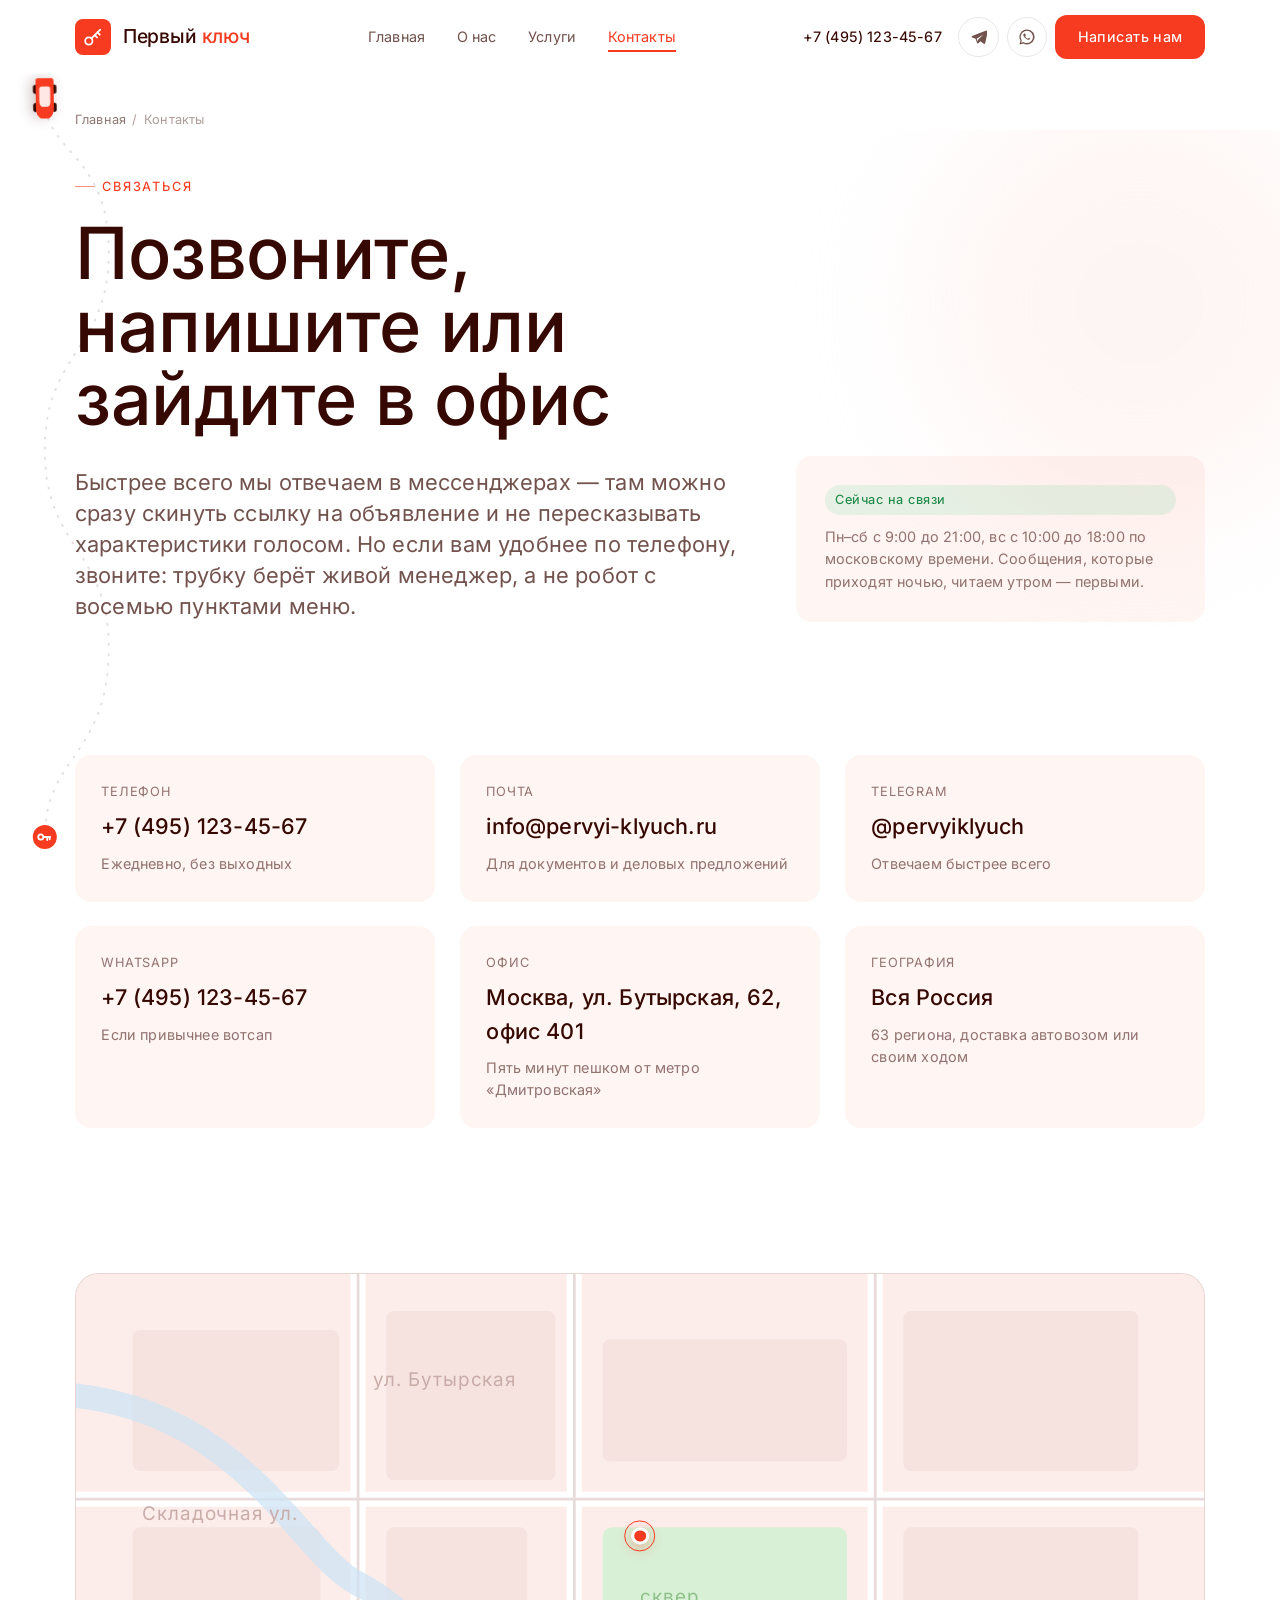
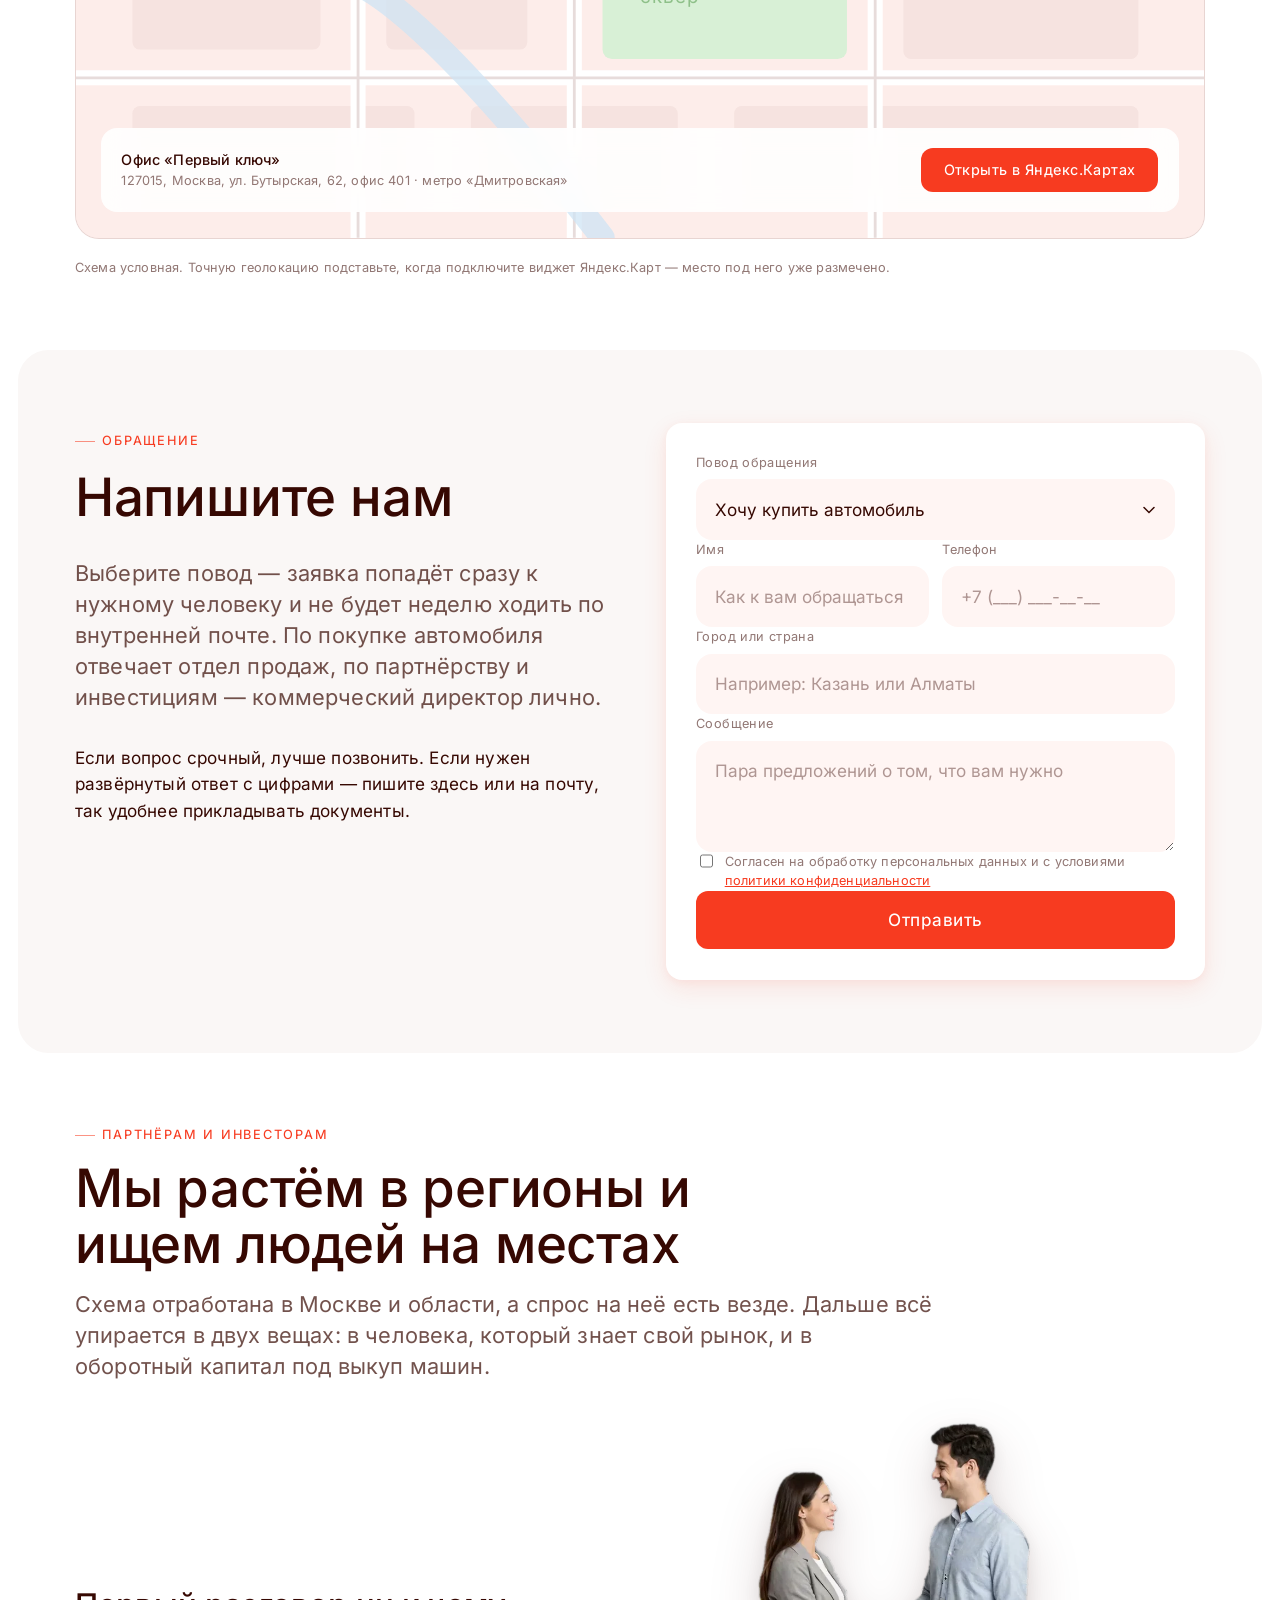
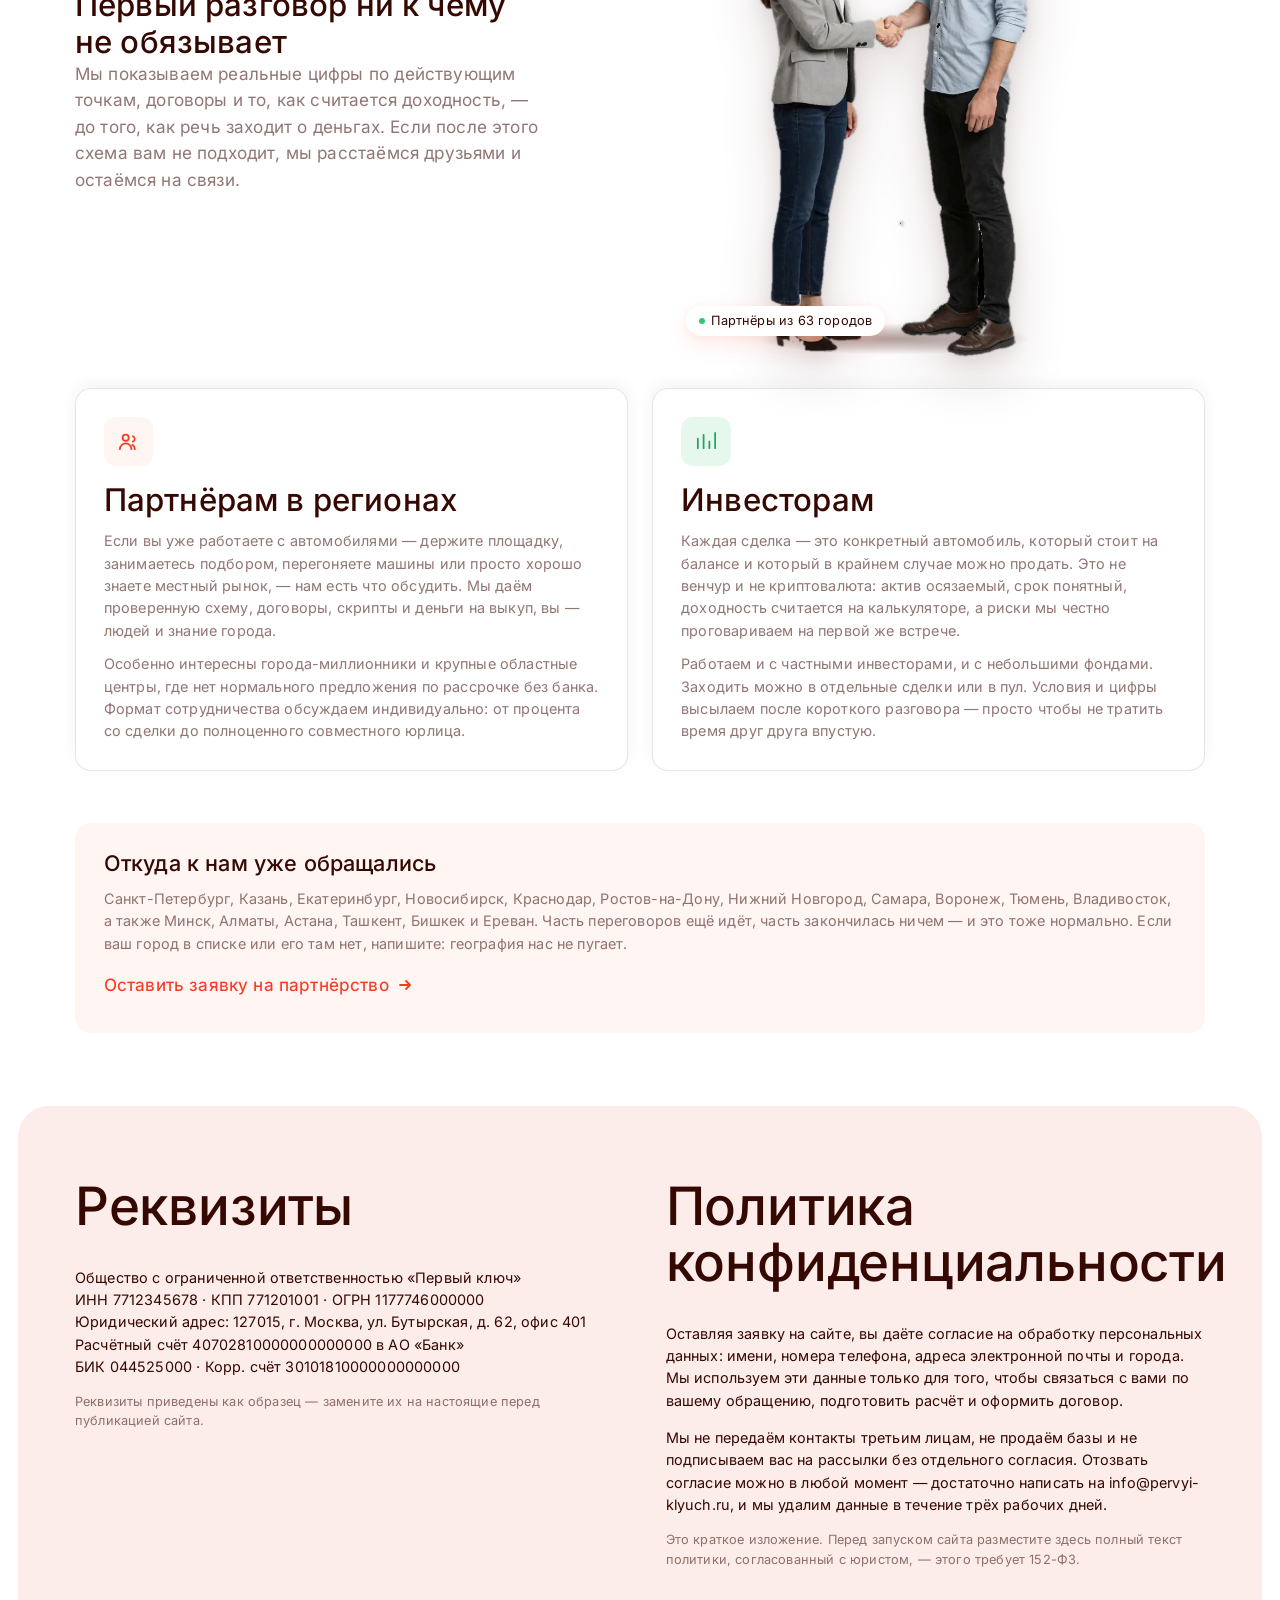
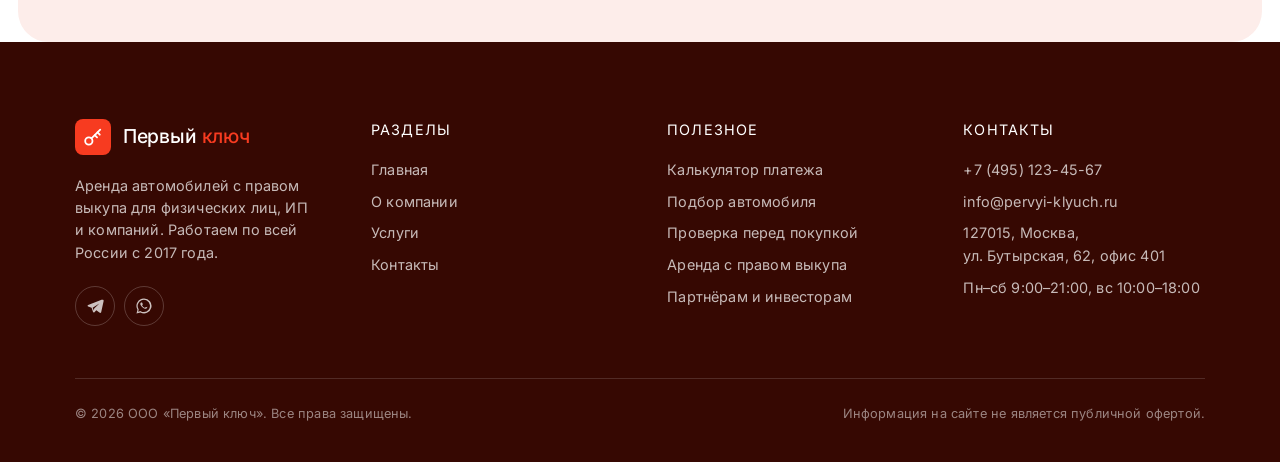
==== commit 43b957f7: "Вместо наплывов — фоновый маршрут: машинка едет от старта к ключам по мере прокрутки. Новые машины к" ====
--- a/kontakty.html
+++ b/kontakty.html
@@ -100,7 +100,7 @@
 </section>
 
 <!-- ================= КОНТАКТЫ ================= -->
-<section class="section" style="padding-top:0">
+<section class="section">
   <div class="container">
     <div class="grid grid-3" data-stagger="80">
       <a class="contact-card" href="tel:+74951234567" data-reveal>
@@ -138,7 +138,7 @@
 </section>
 
 <!-- ================= КАРТА ================= -->
-<section class="section" style="padding-top:0">
+<section class="section">
   <div class="container">
     <div class="map" data-reveal>
       <svg viewBox="0 0 1200 600" preserveAspectRatio="xMidYMid slice" role="img" aria-label="Схема расположения офиса: улица Бутырская, 62, Москва">
@@ -256,7 +256,7 @@
 </section>
 
 <!-- ================= ПАРТНЁРАМ И ИНВЕСТОРАМ ================= -->
-<section class="section section--cover" id="partneram">
+<section class="section" id="partneram">
   <div class="container">
     <div class="section-head section-head--wide" data-reveal="rise">
       <span class="eyebrow">Партнёрам и инвесторам</span>
@@ -265,7 +265,7 @@
     </div>
 
     <div class="cutrow cutrow--flip mb-4">
-      <figure class="cut cut--peach cut--right" data-reveal="tilt-r">
+      <figure class="cut" data-reveal="tilt-r">
           <img src="assets/img/cut/partnery.webp" width="760" height="978" alt="Рукопожатие после подписания партнёрского соглашения" loading="lazy" decoding="async">
           <figcaption class="cut__tag">Партнёры из 63 городов</figcaption>
         </figure>
@@ -504,5 +504,28 @@
 }
 </script>
 
+
+<!-- Фоновый маршрут: машинка едет от старта к ключам по мере прокрутки -->
+<div class="road" aria-hidden="true">
+  <svg preserveAspectRatio="none" focusable="false">
+    <path class="road__ghost" fill="none"/>
+    <path class="road__trail" fill="none"/>
+    <g class="road__start"><circle class="road__dot" r="5.5"/></g>
+    <g class="road__finish">
+      <circle class="road__pin" r="12"/>
+      <circle class="road__keyhole" cx="-4" cy="0" r="2.6"/>
+      <path class="road__keybar" d="M-1.4 0H5.4M2.4 0V3M4.9 0V2.3"/>
+    </g>
+    <g class="road__car">
+      <rect class="road__wheel" x="-11" y="-9" width="7" height="3.2" rx="1.6"/>
+      <rect class="road__wheel" x="3" y="-9" width="7" height="3.2" rx="1.6"/>
+      <rect class="road__wheel" x="-11" y="5.8" width="7" height="3.2" rx="1.6"/>
+      <rect class="road__wheel" x="3" y="5.8" width="7" height="3.2" rx="1.6"/>
+      <path class="road__body" d="M-14-7L6-7Q13-7 15-3L15 3Q13 7 6 7L-14 7Q-16 7-16 5L-16-5Q-16-7-14-7Z"/>
+      <path class="road__roof" d="M-8-4.2L2-4.2Q5-4.2 6-2.4L6 2.4Q5 4.2 2 4.2L-8 4.2Q-9.6 4.2-9.6 2.4L-9.6-2.4Q-9.6-4.2-8-4.2Z"/>
+    </g>
+  </svg>
+</div>
+
 </body>
 </html>
--- a/assets/css/style.css
+++ b/assets/css/style.css
@@ -223,6 +223,14 @@
 .section { padding-block: var(--sec-pad); }
 .section--tint { background: var(--c-linen); }
 .section--sand { background: #faf7f6; }
+@media (min-width: 720px) {
+  .section--tint,
+  .section--sand {
+    border-radius: clamp(1.4rem, 2.4vw, 2.2rem);
+    margin-inline: clamp(0.5rem, 1.4vw, 1.4rem);
+    overflow: hidden;
+  }
+}
 
 .section-head {
   display: grid;
@@ -1563,22 +1571,28 @@
   display: block;
   isolation: isolate;
   width: 100%;
-  max-width: 25rem;
+  max-width: 30rem;
   margin-inline: auto;
-  --wash: var(--c-linen);
-  --tilt: -3deg;
-  --wash-inset: 14% 5% 4% 5%;
-}
-/* Пастельная подложка — наклонённая карточка под вырезкой */
+}
+/* Тень-опора под вырезкой: фон белый, картинка «стоит» на мягком пятне */
 .cut::before {
   content: '';
   position: absolute;
-  inset: var(--wash-inset);
-  z-index: -1;
-  background: var(--wash);
-  border-radius: var(--r-lg);
-  transform: rotate(var(--tilt));
-  transition: transform 0.9s var(--ease-out);
+  z-index: 0;
+  left: 50%;
+  bottom: 0.5%;
+  width: var(--sh-w, 50%);
+  height: var(--sh-h, 6%);
+  border-radius: 50%;
+  background: radial-gradient(
+    ellipse at center,
+    rgba(54, 8, 2, 0.38) 0%,
+    rgba(54, 8, 2, 0.18) 40%,
+    rgba(54, 8, 2, 0) 70%
+  );
+  opacity: 0;
+  transform: translateX(-50%) scaleX(0.72);
+  transition: transform 1.1s var(--ease-out), opacity 0.8s var(--ease-out);
 }
 .cut > img {
   position: relative;
@@ -1586,8 +1600,8 @@
   display: block;
   width: 100%;
   height: auto;
-  filter: drop-shadow(0 18px 22px rgba(54, 8, 2, 0.14))
-          drop-shadow(0 3px 6px rgba(54, 8, 2, 0.07));
+  filter: drop-shadow(0 22px 26px rgba(54, 8, 2, 0.16))
+          drop-shadow(0 4px 8px rgba(54, 8, 2, 0.08));
   transform: translate3d(0, 10px, 0);
   opacity: 0;
   transition: transform 1.1s var(--ease-out), opacity 0.8s var(--ease-out);
@@ -1595,19 +1609,9 @@
 .cut.is-in > img,
 .is-in .cut > img { transform: none; opacity: 1; }
 .cut.is-in::before,
-.is-in .cut::before { transform: rotate(calc(var(--tilt) * 0.62)); }
-.cut:hover::before { transform: rotate(calc(var(--tilt) * 1.5)); }
+.is-in .cut::before { opacity: 1; transform: translateX(-50%) scaleX(1); }
 .cut:hover > img { transform: translate3d(0, -6px, 0); }
-
-.cut--mint { --wash: var(--c-mint); }
-.cut--sky { --wash: #e8f1ff; }
-.cut--peach { --wash: #ffeadc; }
-.cut--citrus { --wash: var(--c-citrus); }
-.cut--sand { --wash: #f2e9e7; }
-.cut--right { --tilt: 3deg; }
-/* Автомобиль: подложка ниже и шире, машина «стоит» на пятне */
-.cut--car { --wash-inset: 26% 2% 12% 2%; }
-.cut--wide { --wash-inset: 20% 4% 8% 4%; }
+.cut:hover::before { transform: translateX(-50%) scaleX(1.06); }
 
 /* Пилюля-подпись поверх вырезки */
 .cut__tag {
@@ -1648,7 +1652,7 @@
   .cutrow { grid-template-columns: minmax(0, 0.86fr) minmax(0, 1.14fr); }
   .cutrow--flip > .cut { order: 2; }
 }
-.cutrow .cut { max-width: 27rem; margin-inline: auto; width: 100%; }
+.cutrow .cut { max-width: 33rem; margin-inline: auto; width: 100%; }
 
 /* Узкая вырезка рядом с крупным блоком */
 .cut--sm { max-width: 15rem; }
@@ -1656,14 +1660,7 @@
 /* ==========================================================================
    Секции-панели: тонированные блоки как отдельные карточки
    ========================================================================== */
-@media (min-width: 720px) {
-  .section--tint,
-  .section--sand {
-    border-radius: clamp(1.4rem, 2.4vw, 2.2rem);
-    margin-inline: clamp(0.5rem, 1.4vw, 1.4rem);
-    overflow: hidden;
-  }
-}
+
 
 /* ==========================================================================
    Шапка-пилюля: при прокрутке превращается в плавающую панель
@@ -1785,11 +1782,11 @@
 
 
 /* Размер вырезки под конкретное место */
-.hero__aside .cut { max-width: 23rem; }
-@media (min-width: 1000px) { .hero__aside .cut { max-width: 30rem; } }
-.service__aside .cut { max-width: 21rem; margin-top: clamp(0.9rem, 2vw, 1.4rem); }
+.hero__aside .cut { max-width: 26rem; }
+@media (min-width: 1000px) { .hero__aside .cut { max-width: 33rem; } }
+.service__aside .cut { max-width: 26rem; margin-top: clamp(0.9rem, 2vw, 1.4rem); }
 .cutrow .cut { max-width: 26rem; }
-.carband__car { max-width: 28rem; }
+.carband__car { max-width: 36rem; }
 
 /* На узких экранах боковые появления делаем вертикальными:
    горизонтальный сдвиг раздвигал бы страницу до срабатывания наблюдателя. */
@@ -1868,51 +1865,6 @@
 }
 
 
-/* ==========================================================================
-   Наезд блоков: секции наползают друг на друга при прокрутке
-   ========================================================================== */
-:root {
-  --cover: clamp(1.3rem, 3.2vw, 2.8rem);
-  --r-cover: clamp(1.4rem, 3.4vw, 2.4rem);
-}
-
-.section--cover {
-  position: relative;
-  z-index: 1;
-  margin-top: calc(var(--cover) * -1);
-  padding-top: calc(var(--sec-pad) + var(--cover) * 0.7);
-  background: var(--c-white);
-  border-start-start-radius: var(--r-cover);
-  border-start-end-radius: var(--r-cover);
-  box-shadow: 0 -1.6rem 3.2rem -1.3rem rgba(54, 8, 2, 0.14);
-}
-
-@media (min-width: 720px) {
-  .section--tint,
-  .section--sand {
-    position: relative;
-    z-index: 1;
-    margin-top: calc(var(--cover) * -1);
-    box-shadow: 0 -1.4rem 3rem -1.2rem rgba(54, 8, 2, 0.12);
-  }
-}
-
-/* Первый экран залипает, следующий блок наползает на него сверху */
-@media (min-width: 760px) {
-  .hero,
-  .page-hero {
-    position: sticky;
-    top: min(0px, calc(100dvh - var(--hero-h, 100vh)));
-    z-index: 0;
-  }
-}
-
-@keyframes heroRecede {
-  to {
-    transform: scale(0.962) translate3d(0, -0.9rem, 0);
-    opacity: 0.68;
-  }
-}
 @keyframes carPar {
   from { translate: 0 1.6rem; }
   to { translate: 0 -2.6rem; }
@@ -1920,15 +1872,9 @@
 
 @media (prefers-reduced-motion: no-preference) {
   @supports (animation-timeline: scroll()) {
-    @media (min-width: 760px) {
-      .hero__grid,
-      .page-hero__grid {
-        animation: heroRecede linear both;
-        animation-timeline: scroll(root block);
-        animation-range: calc(var(--hero-h, 100vh) - 96vh) calc(var(--hero-h, 100vh) - 8vh);
-      }
-    }
-    .cut__back {
+    .cut > img.cut__back,
+    .cut.is-in > img.cut__back,
+    .is-in .cut > img.cut__back {
       animation: carPar linear both;
       animation-timeline: scroll(root block);
       animation-range: 0 110vh;
@@ -1936,33 +1882,29 @@
   }
 }
 
-/* Запасной вариант для браузеров без scroll-driven анимаций */
-.js-recede .hero__grid,
-.js-recede .page-hero__grid {
-  transform: scale(var(--rec-s, 1)) translate3d(0, var(--rec-y, 0px), 0);
-  opacity: var(--rec-o, 1);
-}
 
 /* ==========================================================================
    Сцена: машина за человеком
    ========================================================================== */
-.cut--scene { --wash-inset: 12% 0% 4% 0%; }
-.cut__back {
+.cut--scene { --wash-inset: 10% 0% 4% 0%; }
+/* Специфичность держим выше, чем у `.cut > img`, иначе машина встаёт в поток */
+.cut > img.cut__back {
   position: absolute;
   z-index: 0;
-  left: -12%;
-  top: 26%;
-  width: 108%;
+  left: -14%;
+  top: 30%;
+  width: 112%;
   height: auto;
   opacity: 0.97;
+  /* Отражаем: так морда машины видна слева от девушки, а не прячется за ней */
+  transform: scaleX(-1);
   filter: drop-shadow(0 14px 20px rgba(54, 8, 2, 0.12));
 }
 @media (min-width: 900px) {
-  .cut__back { left: -18%; width: 118%; }
-}
-.cut--scene > img:not(.cut__back) { position: relative; z-index: 1; }
-.hero__aside .cut--scene { max-width: 25rem; }
-@media (min-width: 1000px) { .hero__aside .cut--scene { max-width: 31rem; } }
+  .cut > img.cut__back { left: -20%; width: 122%; top: 27%; }
+}
+.hero__aside .cut--scene { max-width: 27rem; }
+@media (min-width: 1000px) { .hero__aside .cut--scene { max-width: 34rem; } }
 
 /* ==========================================================================
    Оставить отзыв
@@ -2058,17 +2000,6 @@
   white-space: nowrap;
 }
 
-/* ==========================================================================
-   Непрозрачный фон секций: под ними «залипший» первый экран
-   ========================================================================== */
-.section {
-  position: relative;
-  z-index: 1;
-  background: var(--c-white);
-}
-.section--tint { background: var(--c-linen); }
-.section--sand { background: #faf7f6; }
-.footer { position: relative; z-index: 1; }
 
 /* Звёзды прижимаем к левому краю поля */
 .rate {
@@ -2078,3 +2009,58 @@
 }
 
 .rate { margin-block: 0.15rem 0.5rem; }
+
+/* Машина стоит на широком пятне, человек — на узком */
+.cut--auto,
+.carband__car { --sh-w: 78%; --sh-h: 7.5%; }
+.cutrow .cut { --sh-w: 66%; }
+
+
+/* ==========================================================================
+   Фоновый маршрут: машинка едет от старта к ключам по мере прокрутки
+   ========================================================================== */
+.road {
+  position: fixed;
+  inset: 0;
+  z-index: 5;
+  pointer-events: none;
+}
+.road svg { width: 100%; height: 100%; display: block; }
+
+.road__ghost {
+  stroke: rgba(54, 8, 2, 0.13);
+  stroke-width: 2;
+  stroke-linecap: round;
+  stroke-dasharray: 1 9;
+}
+.road__trail {
+  stroke: var(--c-orange);
+  stroke-width: 2.4;
+  stroke-linecap: round;
+  opacity: 0.5;
+}
+.road__dot {
+  fill: var(--c-white);
+  stroke: rgba(247, 59, 32, 0.55);
+  stroke-width: 2;
+  r: 4;
+}
+.road__pin { fill: var(--c-orange); }
+.road__keyhole { fill: none; stroke: var(--c-white); stroke-width: 1.8; }
+.road__keybar {
+  fill: none;
+  stroke: var(--c-white);
+  stroke-width: 1.8;
+  stroke-linecap: round;
+}
+.road__body { fill: var(--c-orange); }
+.road__roof { fill: rgba(255, 255, 255, 0.88); }
+.road__wheel { fill: var(--c-ink); }
+.road__car {
+  filter: drop-shadow(0 3px 5px rgba(54, 8, 2, 0.22));
+  transition: transform 0.12s linear;
+}
+
+/* Маршрут живёт в левом поле — там, где нет текста. Узким экранам он не по размеру. */
+@media (max-width: 1099px) { .road { display: none; } }
+@media (prefers-reduced-motion: reduce) { .road { display: none; } }
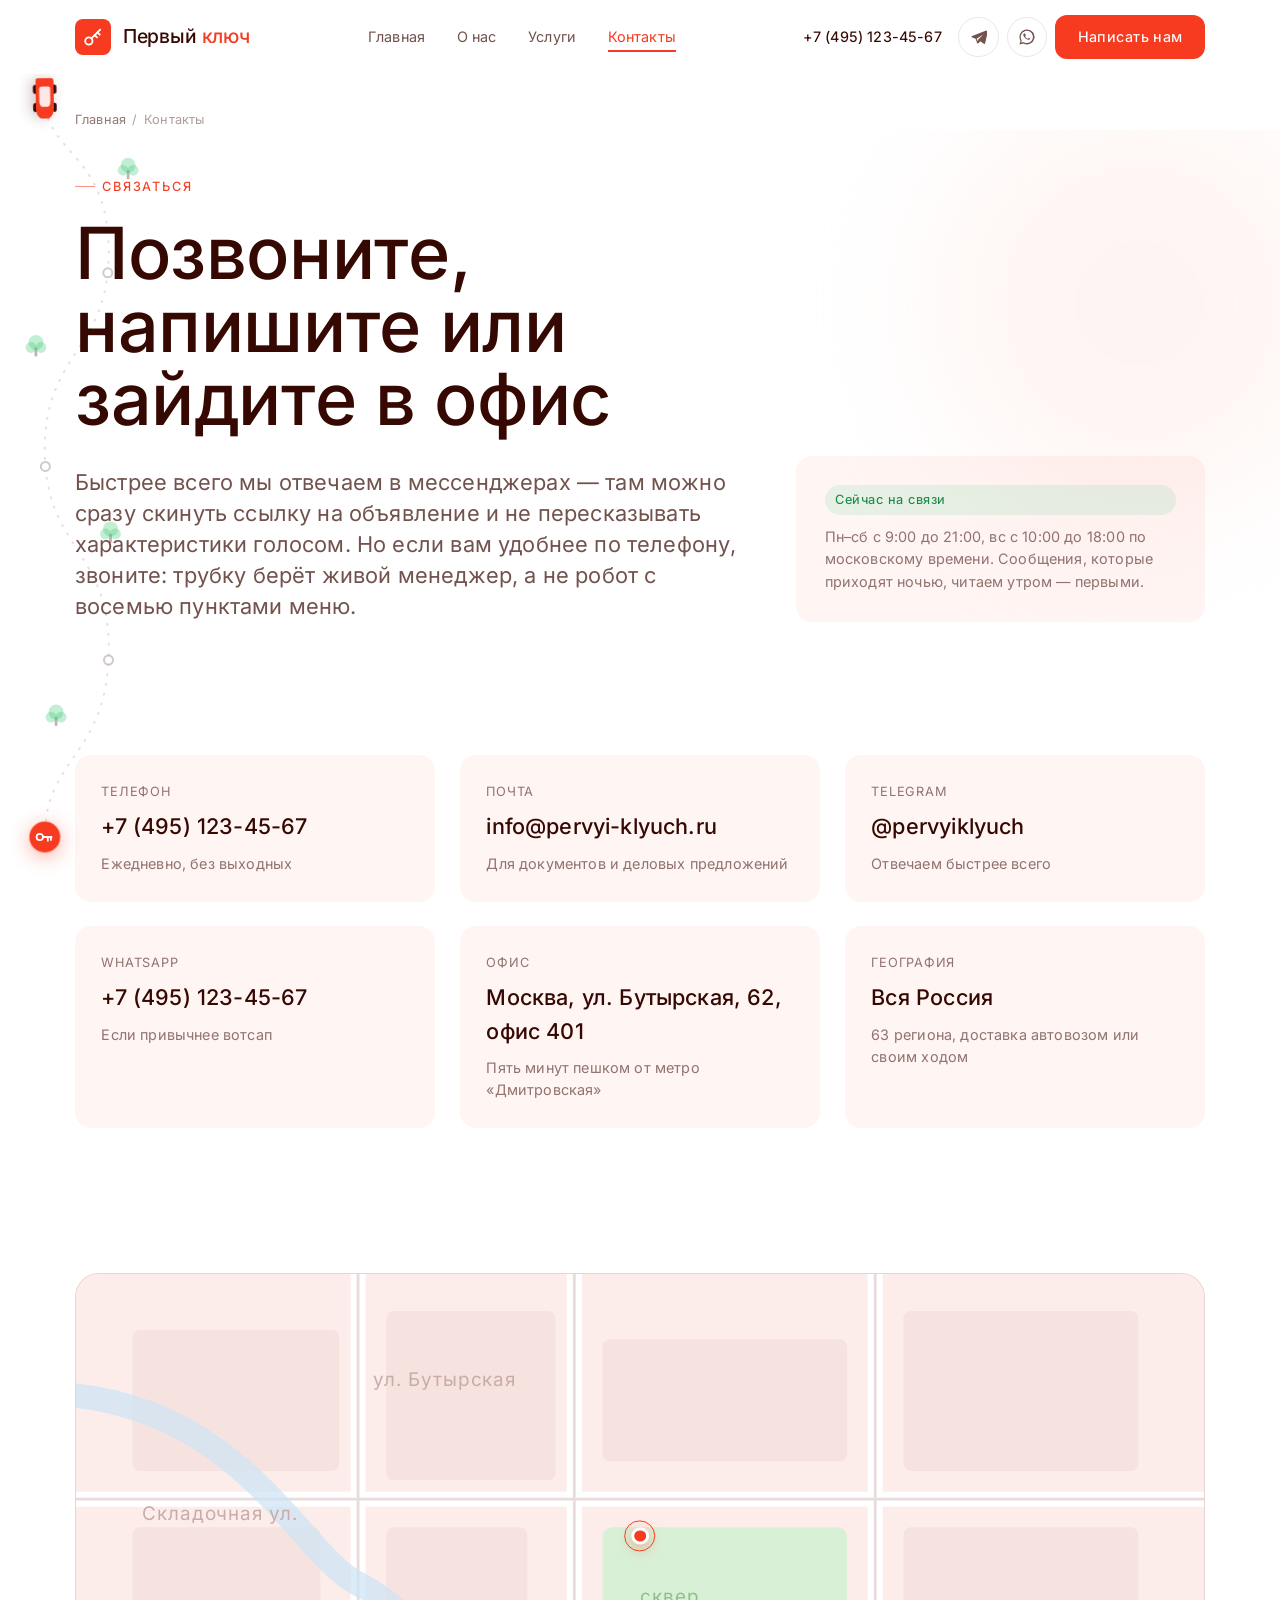
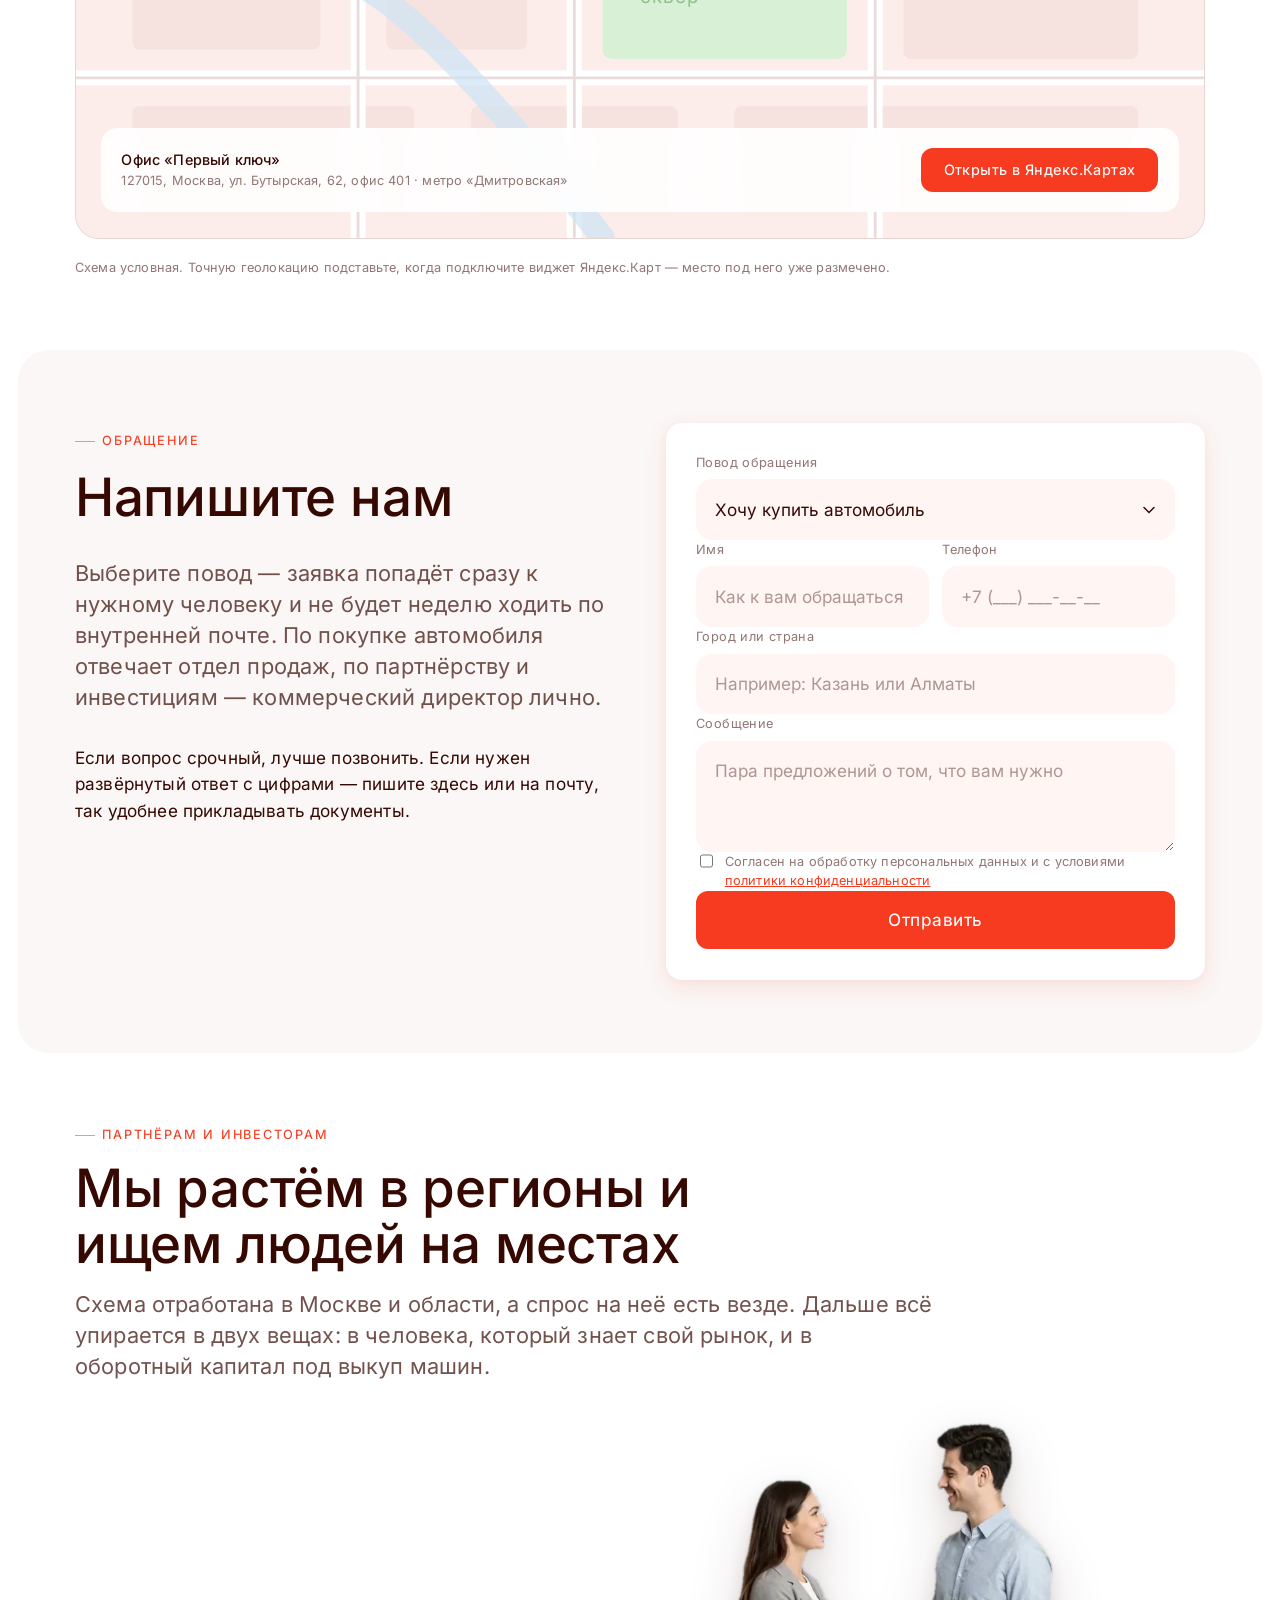
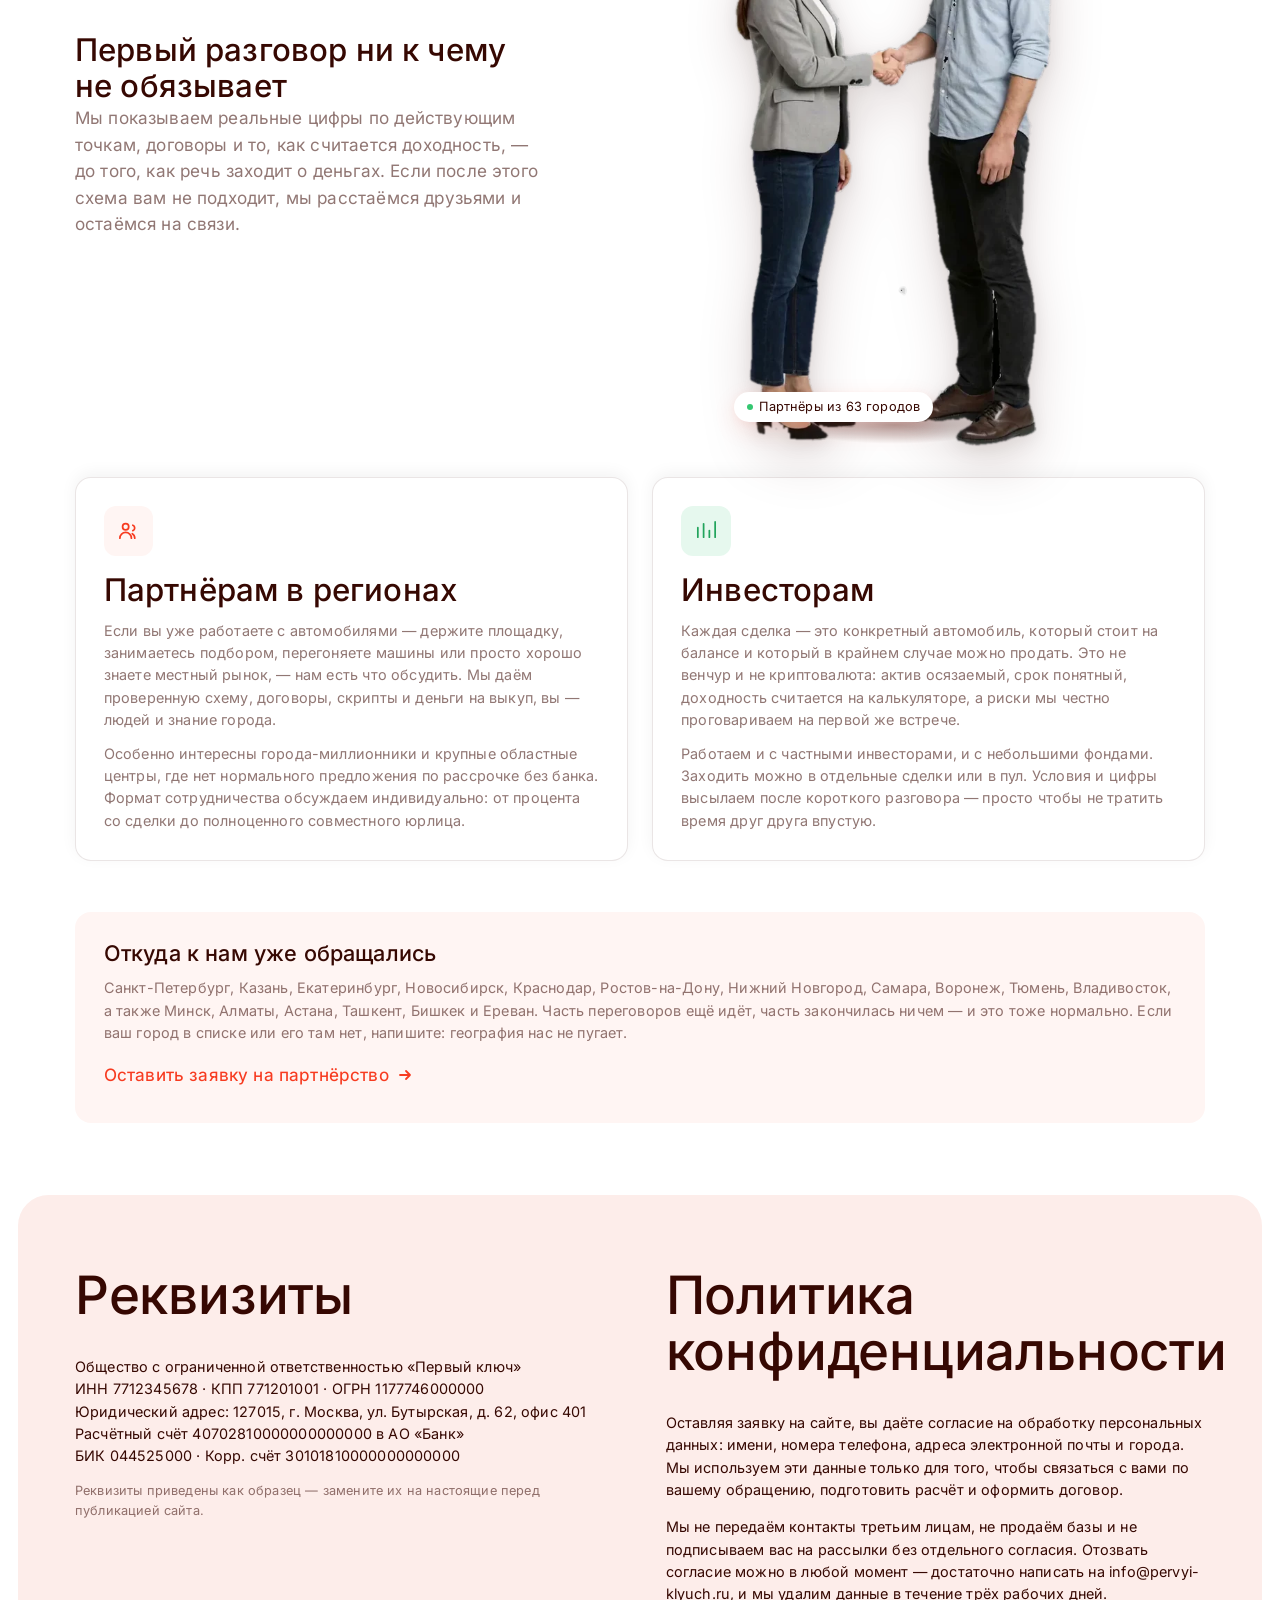
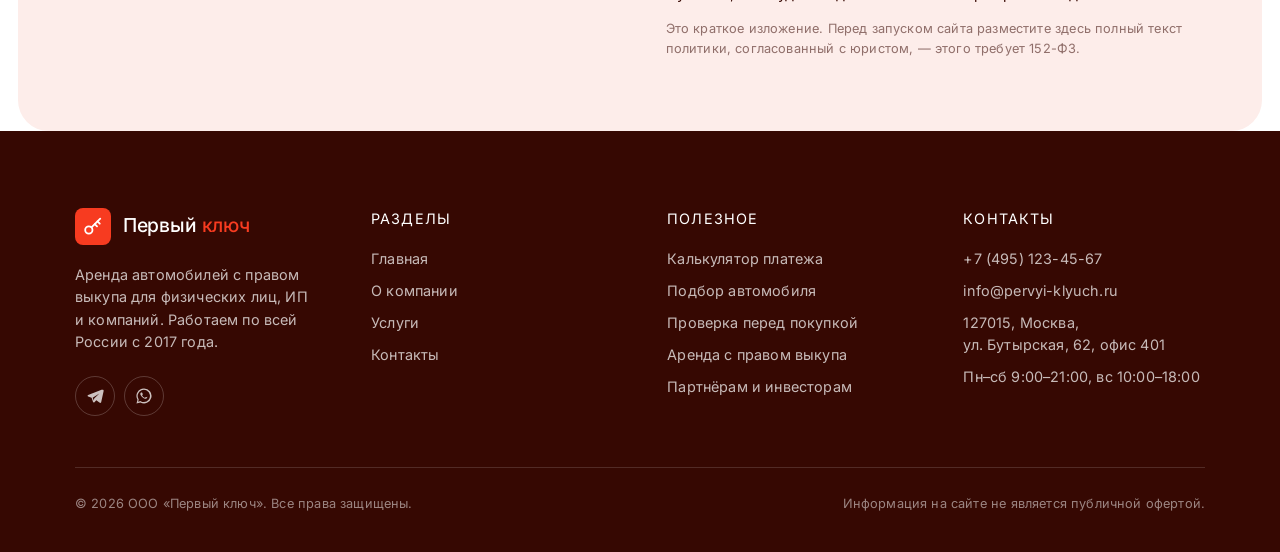
==== commit 13e451ef: "Вырезки обрезаны по силуэту и стоят на тени; у машины в герое своя тень; девушка перегенерирована кр" ====
--- a/kontakty.html
+++ b/kontakty.html
@@ -265,8 +265,8 @@
     </div>
 
     <div class="cutrow cutrow--flip mb-4">
-      <figure class="cut" data-reveal="tilt-r">
-          <img src="assets/img/cut/partnery.webp" width="760" height="978" alt="Рукопожатие после подписания партнёрского соглашения" loading="lazy" decoding="async">
+      <figure class="cut" data-reveal="tilt-r" style="--cut-ar:0.512;--cut-max:20rem">
+          <img src="assets/img/cut/partnery.webp" width="461" height="900" alt="Рукопожатие после подписания партнёрского соглашения" loading="lazy" decoding="async">
           <figcaption class="cut__tag">Партнёры из 63 городов</figcaption>
         </figure>
       <div data-reveal="left">
@@ -511,10 +511,18 @@
     <path class="road__ghost" fill="none"/>
     <path class="road__trail" fill="none"/>
     <g class="road__start"><circle class="road__dot" r="5.5"/></g>
+      <g class="road__cp" data-at="0.24"><circle r="4.5"/></g>
+      <g class="road__cp" data-at="0.5"><circle r="4.5"/></g>
+      <g class="road__cp" data-at="0.76"><circle r="4.5"/></g>
+      <g class="road__tree" data-at="0.13" data-side="-1"><rect class="road__trunk" x="-1.4" y="-1" width="2.8" height="9" rx="1.3"/><circle class="road__leaf" cx="0" cy="-6" r="7.5"/><circle class="road__leaf" cx="-5" cy="-1" r="5.4"/><circle class="road__leaf" cx="5" cy="-1" r="5.4"/></g>
+      <g class="road__tree" data-at="0.37" data-side="1"><rect class="road__trunk" x="-1.4" y="-1" width="2.8" height="9" rx="1.3"/><circle class="road__leaf" cx="0" cy="-6" r="7.5"/><circle class="road__leaf" cx="-5" cy="-1" r="5.4"/><circle class="road__leaf" cx="5" cy="-1" r="5.4"/></g>
+      <g class="road__tree" data-at="0.62" data-side="-1"><rect class="road__trunk" x="-1.4" y="-1" width="2.8" height="9" rx="1.3"/><circle class="road__leaf" cx="0" cy="-6" r="7.5"/><circle class="road__leaf" cx="-5" cy="-1" r="5.4"/><circle class="road__leaf" cx="5" cy="-1" r="5.4"/></g>
+      <g class="road__tree" data-at="0.86" data-side="1"><rect class="road__trunk" x="-1.4" y="-1" width="2.8" height="9" rx="1.3"/><circle class="road__leaf" cx="0" cy="-6" r="7.5"/><circle class="road__leaf" cx="-5" cy="-1" r="5.4"/><circle class="road__leaf" cx="5" cy="-1" r="5.4"/></g>
     <g class="road__finish">
-      <circle class="road__pin" r="12"/>
-      <circle class="road__keyhole" cx="-4" cy="0" r="2.6"/>
-      <path class="road__keybar" d="M-1.4 0H5.4M2.4 0V3M4.9 0V2.3"/>
+      <circle class="road__halo" r="15"/>
+      <circle class="road__pin" r="15"/>
+      <circle class="road__keyhole" cx="-5" cy="0" r="3.2"/>
+      <path class="road__keybar" d="M-1.8 0H6.8M3 0V3.8M6.1 0V2.9"/>
     </g>
     <g class="road__car">
       <rect class="road__wheel" x="-11" y="-9" width="7" height="3.2" rx="1.6"/>
--- a/assets/css/style.css
+++ b/assets/css/style.css
@@ -1571,7 +1571,7 @@
   display: block;
   isolation: isolate;
   width: 100%;
-  max-width: 30rem;
+  max-width: var(--cut-max, 30rem);
   margin-inline: auto;
 }
 /* Тень-опора под вырезкой: фон белый, картинка «стоит» на мягком пятне */
@@ -1652,10 +1652,10 @@
   .cutrow { grid-template-columns: minmax(0, 0.86fr) minmax(0, 1.14fr); }
   .cutrow--flip > .cut { order: 2; }
 }
-.cutrow .cut { max-width: 33rem; margin-inline: auto; width: 100%; }
+.cutrow .cut { --cut-max: 33rem; margin-inline: auto; width: 100%; }
 
 /* Узкая вырезка рядом с крупным блоком */
-.cut--sm { max-width: 15rem; }
+.cut--sm { --cut-max: 15rem; }
 
 /* ==========================================================================
    Секции-панели: тонированные блоки как отдельные карточки
@@ -1750,7 +1750,7 @@
   font-size: var(--fs-sm);
   line-height: 1.5;
 }
-.carband__car { width: 100%; max-width: 30rem; }
+.carband__car { width: 100%; --cut-max: 30rem; }
 .carband__pills {
   list-style: none;
   margin: 0;
@@ -1782,11 +1782,11 @@
 
 
 /* Размер вырезки под конкретное место */
-.hero__aside .cut { max-width: 26rem; }
-@media (min-width: 1000px) { .hero__aside .cut { max-width: 33rem; } }
-.service__aside .cut { max-width: 26rem; margin-top: clamp(0.9rem, 2vw, 1.4rem); }
-.cutrow .cut { max-width: 26rem; }
-.carband__car { max-width: 36rem; }
+.hero__aside .cut { --cut-max: 26rem; }
+@media (min-width: 1000px) { .hero__aside .cut { --cut-max: 33rem; } }
+.service__aside .cut { --cut-max: 26rem; margin-top: clamp(0.9rem, 2vw, 1.4rem); }
+.cutrow .cut { --cut-max: 26rem; }
+.carband__car { --cut-max: 33.5rem; }
 
 /* На узких экранах боковые появления делаем вертикальными:
    горизонтальный сдвиг раздвигал бы страницу до срабатывания наблюдателя. */
@@ -1872,9 +1872,7 @@
 
 @media (prefers-reduced-motion: no-preference) {
   @supports (animation-timeline: scroll()) {
-    .cut > img.cut__back,
-    .cut.is-in > img.cut__back,
-    .is-in .cut > img.cut__back {
+    .cut__back {
       animation: carPar linear both;
       animation-timeline: scroll(root block);
       animation-range: 0 110vh;
@@ -1887,24 +1885,49 @@
    Сцена: машина за человеком
    ========================================================================== */
 .cut--scene { --wash-inset: 10% 0% 4% 0%; }
-/* Специфичность держим выше, чем у `.cut > img`, иначе машина встаёт в поток */
-.cut > img.cut__back {
+/* Машина за человеком: своя обёртка, свой пол и своя тень */
+.cut__back {
   position: absolute;
   z-index: 0;
-  left: -14%;
-  top: 30%;
-  width: 112%;
+  left: -26%;
+  bottom: 8%;
+  width: 152%;
+  line-height: 0;
+}
+@media (min-width: 600px) {
+  .cut__back { left: -62%; width: 222%; bottom: 9%; }
+}
+@media (min-width: 900px) {
+  .cut__back { left: -74%; width: 240%; bottom: 11%; }
+}
+.cut__back img {
+  display: block;
+  width: 100%;
   height: auto;
   opacity: 0.97;
   /* Отражаем: так морда машины видна слева от девушки, а не прячется за ней */
   transform: scaleX(-1);
-  filter: drop-shadow(0 14px 20px rgba(54, 8, 2, 0.12));
-}
-@media (min-width: 900px) {
-  .cut > img.cut__back { left: -20%; width: 122%; top: 27%; }
-}
-.hero__aside .cut--scene { max-width: 27rem; }
-@media (min-width: 1000px) { .hero__aside .cut--scene { max-width: 34rem; } }
+  filter: drop-shadow(0 16px 22px rgba(54, 8, 2, 0.13));
+}
+.cut__back::after {
+  content: '';
+  position: absolute;
+  z-index: -1;
+  left: 50%;
+  bottom: -3%;
+  width: 84%;
+  height: 9%;
+  border-radius: 50%;
+  transform: translateX(-50%);
+  background: radial-gradient(
+    ellipse at center,
+    rgba(54, 8, 2, 0.32) 0%,
+    rgba(54, 8, 2, 0.15) 40%,
+    rgba(54, 8, 2, 0) 70%
+  );
+}
+.hero__aside .cut--scene { --cut-max: 13.5rem; }
+@media (min-width: 1000px) { .hero__aside .cut--scene { --cut-max: 17rem; } }
 
 /* ==========================================================================
    Оставить отзыв
@@ -2064,3 +2087,96 @@
 /* Маршрут живёт в левом поле — там, где нет текста. Узким экранам он не по размеру. */
 @media (max-width: 1099px) { .road { display: none; } }
 @media (prefers-reduced-motion: reduce) { .road { display: none; } }
+
+
+/* Финиш — заметная точка прибытия */
+.road__halo {
+  fill: none;
+  stroke: var(--c-orange);
+  stroke-width: 2;
+  opacity: 0.45;
+  transform-box: fill-box;
+  transform-origin: 50% 50%;
+  animation: roadPulse 2.6s cubic-bezier(0.16, 1, 0.3, 1) infinite;
+}
+@keyframes roadPulse {
+  0% { transform: scale(0.7); opacity: 0.55; }
+  70%, 100% { transform: scale(1.75); opacity: 0; }
+}
+.road__finish .road__pin { filter: drop-shadow(0 4px 10px rgba(247, 59, 32, 0.45)); }
+
+/* Отметки на маршруте: загораются, когда машинка их прошла */
+.road__cp circle {
+  fill: var(--c-white);
+  stroke: rgba(54, 8, 2, 0.22);
+  stroke-width: 2;
+  transition: fill 0.35s var(--ease-out), stroke 0.35s var(--ease-out);
+}
+.road__cp.is-done circle { fill: var(--c-orange); stroke: var(--c-orange); }
+
+/* Редкие деревья вдоль дороги */
+.road__trunk { fill: rgba(54, 8, 2, 0.3); }
+.road__leaf { fill: rgba(52, 199, 113, 0.3); }
+
+/* ==========================================================================
+   Отзывы на телефоне: горизонтальная лента со стрелками — экономит экран
+   ========================================================================== */
+.reviews__nav {
+  display: none;
+  align-items: center;
+  justify-content: center;
+  gap: 0.9rem;
+  margin-top: 1.1rem;
+}
+.reviews__count {
+  font-size: var(--fs-sm);
+  color: var(--c-ink-55);
+  font-variant-numeric: tabular-nums;
+}
+.rnav {
+  width: 2.7rem;
+  height: 2.7rem;
+  flex: none;
+  border-radius: 50%;
+  border: 1px solid var(--border-soft);
+  background: var(--c-white);
+  color: var(--c-ink);
+  display: grid;
+  place-items: center;
+  cursor: pointer;
+  transition: border-color 0.25s var(--ease), background-color 0.25s var(--ease),
+    opacity 0.25s var(--ease);
+}
+.rnav svg { width: 1.15rem; height: 1.15rem; }
+.rnav:hover { border-color: var(--border-brand); background: var(--surface-tint); }
+.rnav:disabled { opacity: 0.32; cursor: default; }
+
+@media (max-width: 679px) {
+  .reviews {
+    columns: auto;
+    display: flex;
+    gap: var(--gap);
+    overflow-x: auto;
+    overscroll-behavior-inline: contain;
+    scroll-snap-type: x mandatory;
+    scroll-padding-inline: var(--gutter);
+    margin-inline: calc(var(--gutter) * -1);
+    padding-inline: var(--gutter);
+    padding-bottom: 0.3rem;
+    scrollbar-width: none;
+  }
+  .reviews::-webkit-scrollbar { display: none; }
+  .review {
+    flex: 0 0 min(82vw, 21rem);
+    margin-bottom: 0;
+    scroll-snap-align: start;
+  }
+  .review:hover { transform: none; box-shadow: none; border-color: var(--border-soft); }
+  .reviews__nav { display: flex; }
+}
+
+/* На телефоне вырезку ограничиваем не шириной, а высотой экрана —
+   иначе фигура в полный рост занимает пол-страницы. */
+@media (max-width: 679px) {
+  .cut { max-width: min(var(--cut-max, 30rem), calc(40vh * var(--cut-ar, 1))); }
+}
